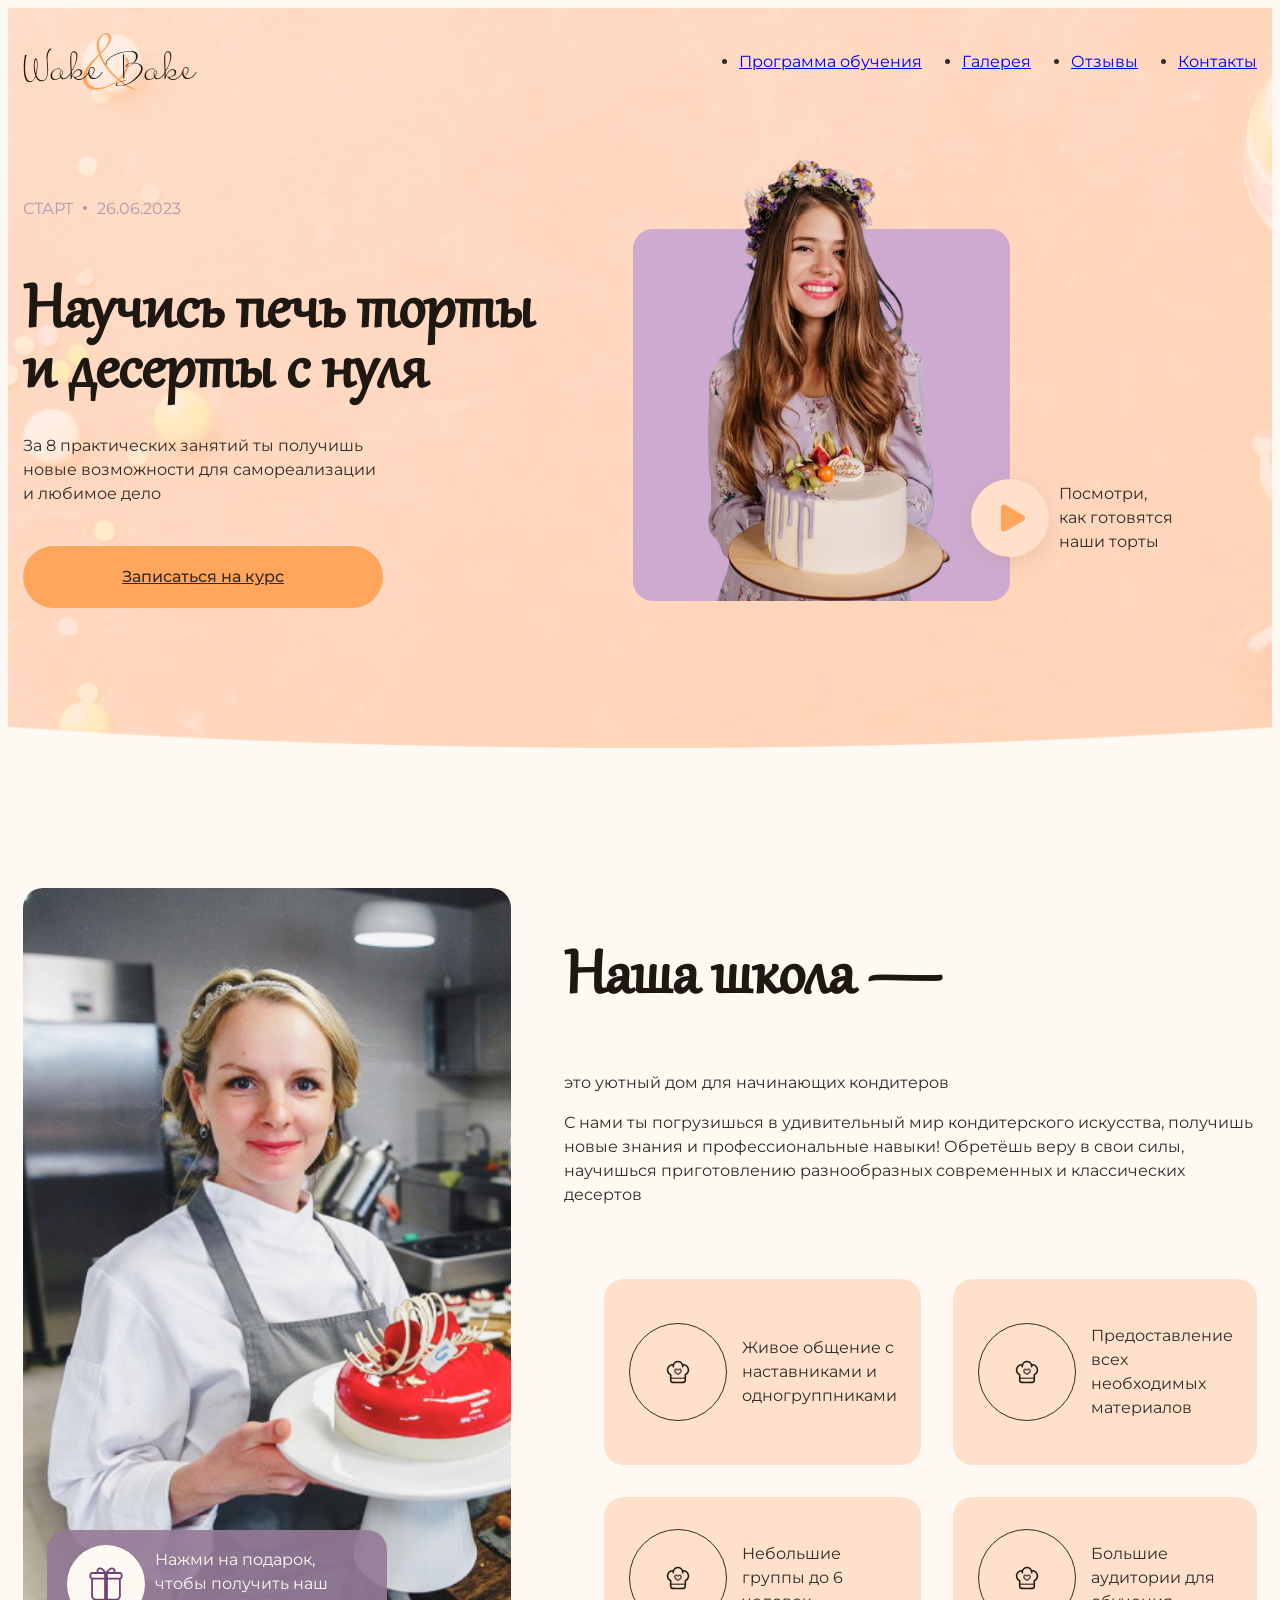
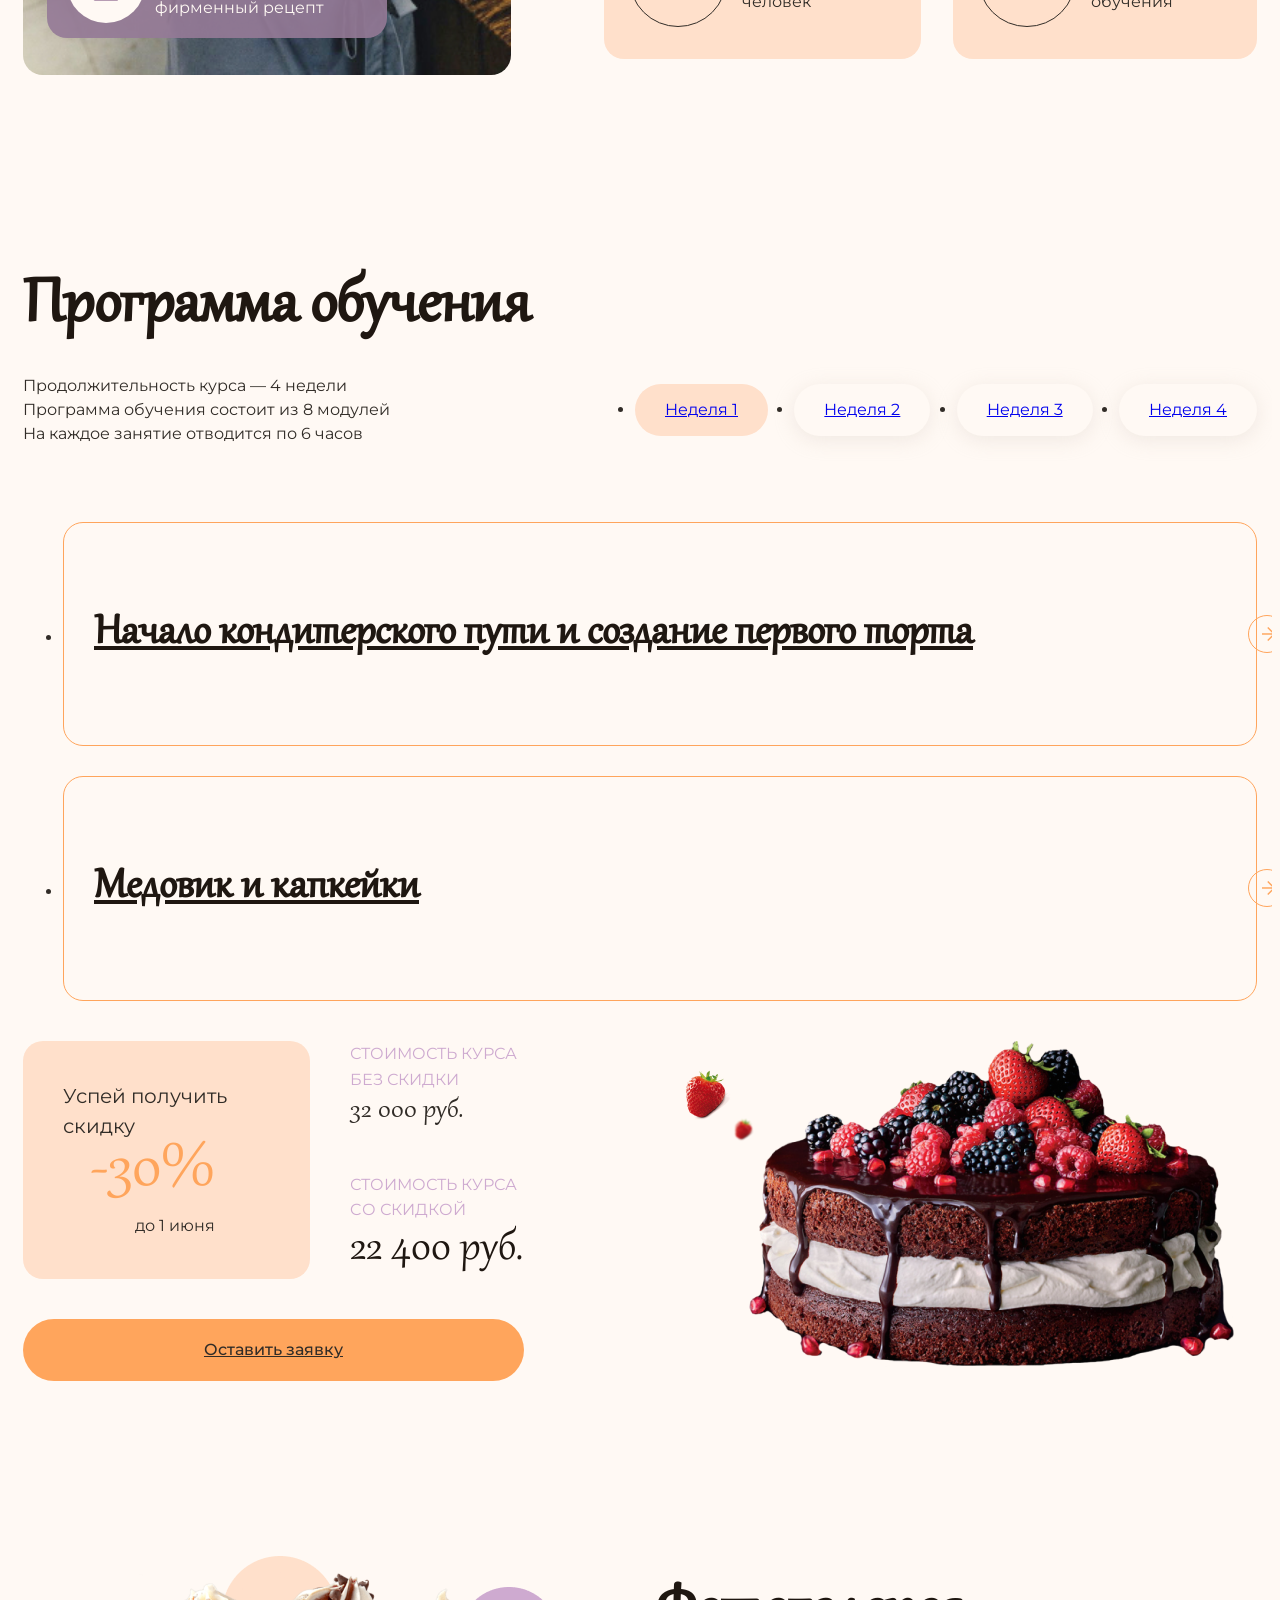
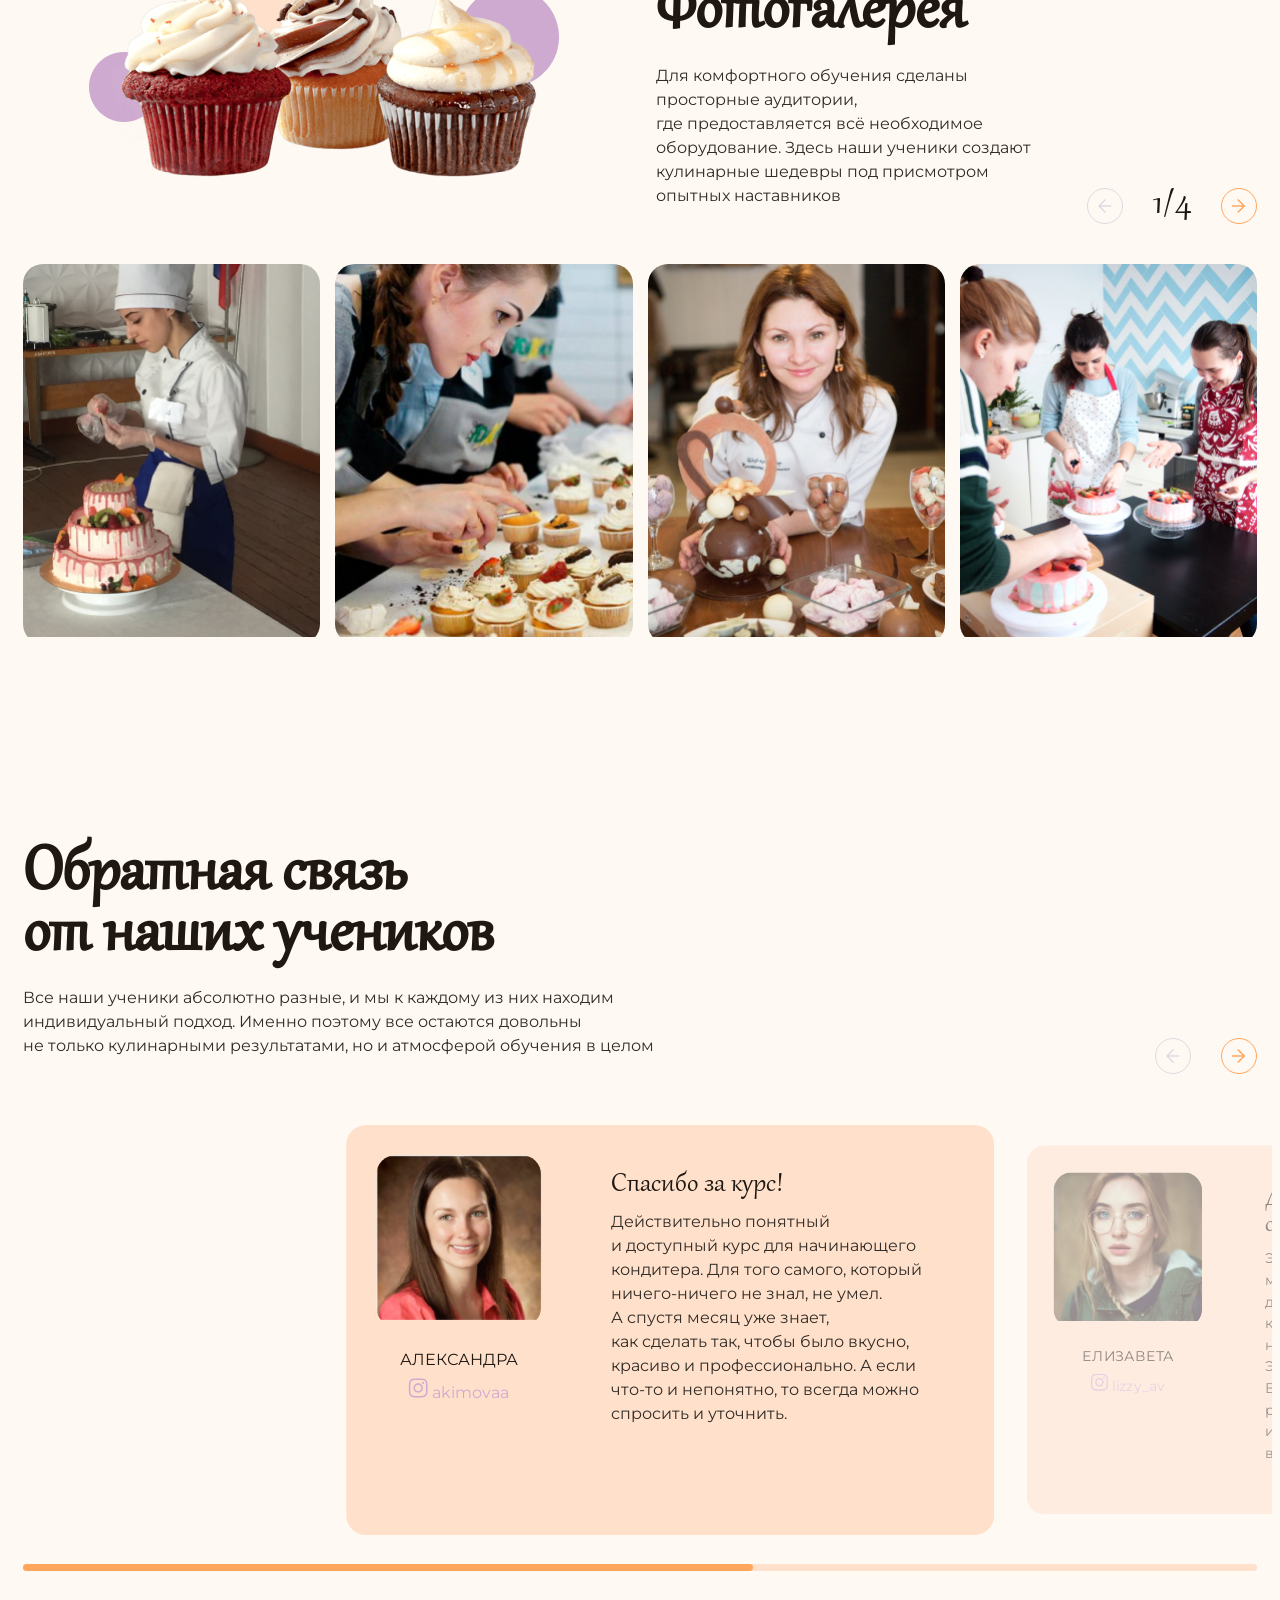
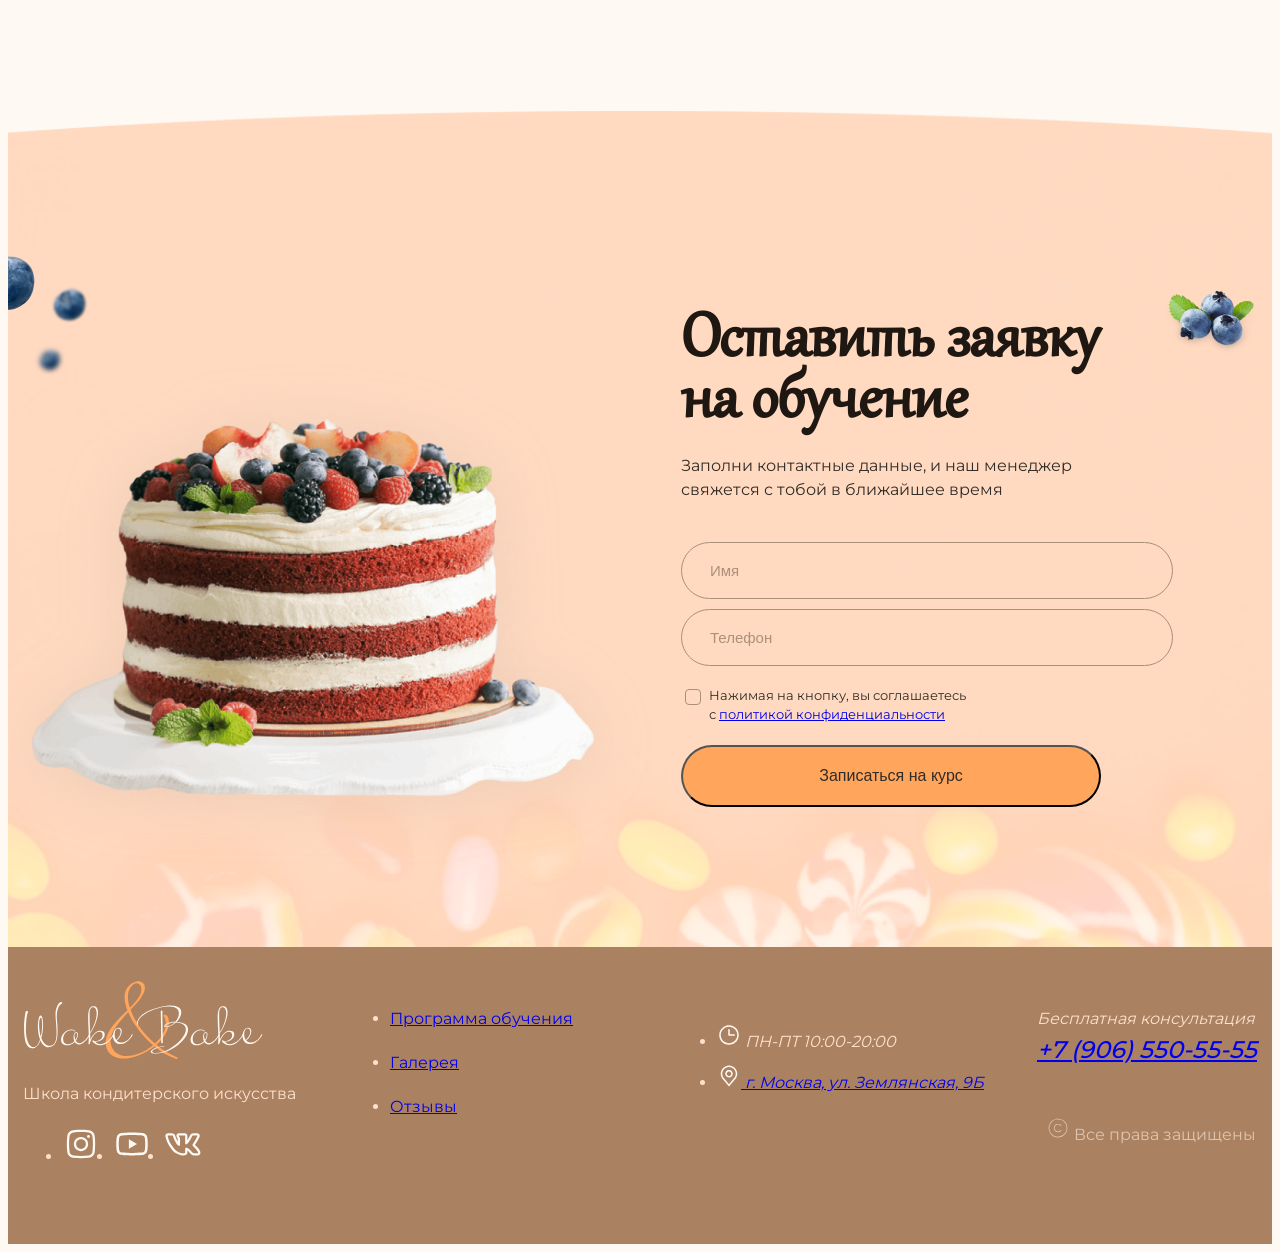
==== index.html @ 32538a94 "fix" ====
<!DOCTYPE html>
<html lang="ru">

<head>
  <meta charset="UTF-8">
  <meta name="viewport" content="width=device-width, initial-scale=1.0">
  <title>Wake & Bake</title>
  <link rel="stylesheet" href="css/swiper-bundle.min.css">
  <link rel="stylesheet" href="css/style.css">
</head>

<body class="body">
  <div class="wrapper">
    <header class="header">
      <div class="header__top">
        <div class="container">
          <div class="header__top-inner">
            <a class="header__logo" href="/">
              <img src="img/Icons/logos/logo-dark.svg" alt="Логотип компании">
            </a>
            <nav class="nav">
              <ul class="nav__list">
                <li class="nav__item">
                  <a class="nav__link" href="#program">
                    Программа обучения
                  </a>
                </li>
                <li class="nav__item">
                  <a class="nav__link" href="#gallery">
                    Галерея
                  </a>
                </li>
                <li class="nav__item">
                  <a class="nav__link" href="#testimonials">
                    Отзывы
                  </a>
                </li>
                <li class="nav__item">
                  <a class="nav__link" href="#contact">
                    Контакты
                  </a>
                </li>
              </ul>
            </nav>
            <a class="burger-icon" href="#">
              <span></span>
            </a>
          </div>
        </div>
      </div>
      <section class="header__hero hero">
        <div class="container">
          <div class="hero__inner">
            <div class="hero__content">
              <div class="hero__info">
                <span>Старт</span>
                <span>26.06.2023</span>
              </div>
              <h1 class="hero__title title">Научись печь торты и десерты с нуля
              </h1>
              <p class=" hero__text">
                За 8 практических занятий ты получишь новые возможности для самореализации и любимое дело
              </p>
              <div class="hero__img-controls hero__img-controls--mobile">
                <a class="hero__img-button" data-fslightbox="gallery" href="media/cake.mp4">
                  <img src="img/Icons/btn.svg" alt="Кнопка play">
                </a>
                Посмотри, как готовятся наши торты
              </div>
              <a class="hero__button button" href="#contact">
                Записаться на курс
              </a>
            </div>
            <div class="hero__img">
              <img src="img/content/girl.png" alt="Девушка с тортиком">
              <div class="hero__img-controls">
                <a class="hero__img-button " data-fslightbox="video" href="media/cake.mp4">
                  <img src="img/Icons/btn.svg" alt="Кнопка play">
                </a>
                Посмотри, как готовятся наши торты
              </div>
            </div>
          </div>
        </div>
      </section>
    </header>

    <main class="main">
      <section class="main__about about ">
        <div class="container">
          <div class="about__inner">
            <div class="about__img">
              <img src="img/content/girl-2.jpg" alt="Кондитер">
              <div class="about__img-controls">
                <a class="about__img-button" href="#">
                  <img src="img/Icons/gift.svg" alt="">
                </a>
                Нажми на подарок, чтобы получить наш фирменный рецепт
              </div>
            </div>
            <div class="about__body">
              <div class="about__heading">
                <h2 class="about__title title">
                  Наша школа —
                </h2>
                <p class="about__title-text">
                  это уютный дом для начинающих кондитеров
                </p>
              </div>
              <p class="about__text">
                С нами ты погрузишься в удивительный мир кондитерского искусства, получишь новые знания
                и профессиональные навыки! Обретёшь веру в свои силы, научишься приготовлению разнообразных современных
                и классических десертов
              </p>
            </div>
            <ul class="about__grid">
              <li class="about__grid-item">
                <div class="about__grid-img">
                  <img src="img/Icons/hat.svg" alt="">
                </div>
                <p class="grid__text">
                  Живое общение с наставниками и одногруппниками
                </p>
              </li>
              <li class="about__grid-item">
                <div class="about__grid-img">
                  <img src="img/Icons/hat.svg" alt="">
                </div>
                <p class="grid__text">
                  Предоставление всех необходимых материалов
                </p>
              </li>
              <li class="about__grid-item">
                <div class="about__grid-img">
                  <img src="img/Icons/hat.svg" alt="">
                </div>
                <p class="grid__text">
                  Небольшие группы до 6 человек
                </p>
              </li>
              <li class="about__grid-item">
                <div class="about__grid-img">
                  <img src="img/Icons/hat.svg" alt="">
                </div>
                <p class="grid__text">
                  Большие аудитории для обучения
                </p>
              </li>
            </ul>
          </div>
        </div>
      </section>

      <section class="main__program program" id="program">
        <div class="container">
          <h2 class="program__title title">
            Программа обучения
          </h2>
          <div class="program__top">
            <p class="program__text">
              Продолжительность курса — 4 недели
              <br>
              Программа обучения состоит из 8 модулей
              <br>
              На каждое занятие отводится по 6 часов
            </p>
            <ul class="tab-controls">
              <li class="tab-controls__item">
                <a class="tab-controls__link tab-controls__link--active" href="#tab1">
                  Неделя 1
                </a>
              </li>
              <li class="tab-controls__item">
                <a class="tab-controls__link" href="#tab2">
                  Неделя 2
                </a>
              </li>
              <li class="tab-controls__item">
                <a class="tab-controls__link" href="#tab3">
                  Неделя 3
                </a>
              </li>
              <li class="tab-controls__item">
                <a class="tab-controls__link" href="#tab4">
                  Неделя 4
                </a>
              </li>
            </ul>
          </div>
          <div class="program__tab-content tab-content tab-content--show" id="tab1">
            <ul class="accordion-list">
              <li class="accordion-list__item">
                <a class="accordion-list__control" href="#">
                  <h3 class="accordion-list__control-title">
                    Начало кондитерского пути и создание первого торта
                  </h3>
                  <div class="accordion-list__control-icon">
                    <svg width="14" height="14" viewBox="0 0 14 14" fill="none" xmlns="http://www.w3.org/2000/svg">
                      <path
                        d="M5.25605 12.96L11.232 6.984L5.25605 1.008L6.26405 -3.0528e-07L13.248 6.984L6.26405 13.968L5.25605 12.96Z"
                        fill="#FFA55C" />
                      <path
                        d="M12.2402 6.26465L12.2402 7.70465L0.000234839 7.70465L0.000234902 6.26465L12.2402 6.26465Z"
                        fill="#FFA55C" />
                    </svg>
                  </div>
                </a>
                <div class="accordion-list__content">
                  <div class="accordion__content">
                    <div class="accordion-content__col">
                      <h6 class="accordion-content__title">
                        Теория:
                      </h6>
                      <ul class="accortdion-content__list">
                        <li class="accordion-content__item">
                          <div class="accordion-content__icon">
                            <img src="img/Icons/hat-2.svg" alt="">
                          </div>
                          Организация рабочего места
                        </li>
                        <li class="accordion-content__item">
                          <div class="accordion-content__icon">
                            <img src="img/Icons/hat-2.svg" alt="">
                          </div>
                          Подготовка необходимого инвентаря
                        </li>
                        <li class="accordion-content__item">
                          <div class="accordion-content__icon">
                            <img src="img/Icons/hat-2.svg" alt="">
                          </div>
                          Выбор необходимых продуктов
                        </li>
                        <li class="accordion-content__item">
                          <div class="accordion-content__icon">
                            <img src="img/Icons/hat-2.svg" alt="">
                          </div>
                          Советы по закупке необходимых продуктов и инвентаря
                        </li>
                        <li class="accordion-content__item">
                          <div class="accordion-content__icon">
                            <img src="img/Icons/hat-2.svg" alt="">
                          </div>
                          Обзор хранения и заготовки сырья
                        </li>
                      </ul>
                    </div>
                    <div class="accordion-content__col">
                      <h6 class="accordion-content__title">
                        Практика:
                      </h6>
                      <p class="accordion-content__text">
                        Испечёшь морковный торт с солёной карамелью
                      </p>
                    </div>
                  </div>
                </div>
              </li>
              <li class="accordion-list__item">
                <a class="accordion-list__control" href="#">
                  <h3 class="accordion-list__control-title">
                    Медовик и капкейки
                  </h3>
                  <div class="accordion-list__control-icon">
                    <svg width="14" height="14" viewBox="0 0 14 14" fill="none" xmlns="http://www.w3.org/2000/svg">
                      <path
                        d="M5.25605 12.96L11.232 6.984L5.25605 1.008L6.26405 -3.0528e-07L13.248 6.984L6.26405 13.968L5.25605 12.96Z"
                        fill="#FFA55C" />
                      <path
                        d="M12.2402 6.26465L12.2402 7.70465L0.000234839 7.70465L0.000234902 6.26465L12.2402 6.26465Z"
                        fill="#FFA55C" />
                    </svg>
                  </div>
                </a>
                <div class="accordion-list__content">
                  <div class="accordion__content">
                    <div class="accordion-content__col">
                      <h6 class="accordion-content__title">
                        Теория:
                      </h6>
                      <ul class="accortdion-content__list">
                        <li class="accordion-content__item">
                          <div class="accordion-content__icon">
                            <img src="img/Icons/hat-2.svg" alt="">
                          </div>
                          Приготовление и украшение капкейков
                        </li>
                        <li class="accordion-content__item">
                          <div class="accordion-content__icon">
                            <img src="img/Icons/hat-2.svg" alt="">
                          </div>
                          Изготовление крема и конфи
                        </li>
                        <li class="accordion-content__item">
                          <div class="accordion-content__icon">
                            <img src="img/Icons/hat-2.svg" alt="">
                          </div>
                          Приготовление медовых коржей для торта
                        </li>
                        <li class="accordion-content__item">
                          <div class="accordion-content__icon">
                            <img src="img/Icons/hat-2.svg" alt="">
                          </div>
                          Пропитка коржей и сборка торта
                        </li>
                      </ul>
                    </div>
                    <div class="accordion-content__col">
                      <h6 class="accordion-content__title">
                        Практика:
                      </h6>
                      <p class="accordion-content__text">
                        Испечёшь капкейки, приготовишь крем и конфи, а также сделаешь своё первое пирожное — медовик
                      </p>
                    </div>
                  </div>
                </div>
              </li>
            </ul>
          </div>
          <div class="program__tab-content tab-content" id="tab2">
            <ul class="accordion-list">
              <li class="accordion-list__item">
                <a class="accordion-list__control" href="#">
                  <h3 class="accordion-list__control-title">
                    Песочное тесто и чизкейк
                  </h3>
                  <div class="accordion-list__control-icon">
                    <svg width="14" height="14" viewBox="0 0 14 14" fill="none" xmlns="http://www.w3.org/2000/svg">
                      <path
                        d="M5.25605 12.96L11.232 6.984L5.25605 1.008L6.26405 -3.0528e-07L13.248 6.984L6.26405 13.968L5.25605 12.96Z"
                        fill="#FFA55C" />
                      <path
                        d="M12.2402 6.26465L12.2402 7.70465L0.000234839 7.70465L0.000234902 6.26465L12.2402 6.26465Z"
                        fill="#FFA55C" />
                    </svg>
                  </div>
                </a>
                <div class="accordion-list__content">
                  <div class="accordion__content">
                    <div class="accordion-content__col">
                      <h6 class="accordion-content__title">
                        Теория:
                      </h6>
                      <ul class="accortdion-content__list">
                        <li class="accordion-content__item">
                          <div class="accordion-content__icon">
                            <img src="img/Icons/hat-2.svg" alt="">
                          </div>
                          Приготовление песочного теста
                        </li>
                        <li class="accordion-content__item">
                          <div class="accordion-content__icon">
                            <img src="img/Icons/hat-2.svg" alt="">
                          </div>
                          Тонкости в приготовлении меренги
                        </li>
                        <li class="accordion-content__item">
                          <div class="accordion-content__icon">
                            <img src="img/Icons/hat-2.svg" alt="">
                          </div>
                          Изготовление заварного крема
                        </li>
                        <li class="accordion-content__item">
                          <div class="accordion-content__icon">
                            <img src="img/Icons/hat-2.svg" alt="">
                          </div>
                          Выпечка тарталеток
                        </li>
                        <li class="accordion-content__item">
                          <div class="accordion-content__icon">
                            <img src="img/Icons/hat-2.svg" alt="">
                          </div>
                          Приготовление нежного чизкейка
                        </li>
                      </ul>
                    </div>
                    <div class="accordion-content__col">
                      <h6 class="accordion-content__title">
                        Практика:
                      </h6>
                      <p class="accordion-content__text">
                        Приготовишь меренги, сделаешь заварной крем для тарталеток и испечёшь свой первый чизкейк
                      </p>
                    </div>
                  </div>
                </div>
              </li>
              <li class="accordion-list__item">
                <a class="accordion-list__control" href="#">
                  <h3 class="accordion-list__control-title">
                    Бисквиты
                  </h3>
                  <div class="accordion-list__control-icon">
                    <svg width="14" height="14" viewBox="0 0 14 14" fill="none" xmlns="http://www.w3.org/2000/svg">
                      <path
                        d="M5.25605 12.96L11.232 6.984L5.25605 1.008L6.26405 -3.0528e-07L13.248 6.984L6.26405 13.968L5.25605 12.96Z"
                        fill="#FFA55C" />
                      <path
                        d="M12.2402 6.26465L12.2402 7.70465L0.000234839 7.70465L0.000234902 6.26465L12.2402 6.26465Z"
                        fill="#FFA55C" />
                    </svg>
                  </div>
                </a>
                <div class="accordion-list__content">
                  <div class="accordion__content">
                    <div class="accordion-content__col">
                      <h6 class="accordion-content__title">
                        Теория:
                      </h6>
                      <ul class="accortdion-content__list">
                        <li class="accordion-content__item">
                          <div class="accordion-content__icon">
                            <img src="img/Icons/hat-2.svg" alt="">
                          </div>
                          Тонкости выпечки бисквитов
                        </li>
                        <li class="accordion-content__item">
                          <div class="accordion-content__icon">
                            <img src="img/Icons/hat-2.svg" alt="">
                          </div>
                          Приготовление ванильного бисквита
                        </li>
                        <li class="accordion-content__item">
                          <div class="accordion-content__icon">
                            <img src="img/Icons/hat-2.svg" alt="">
                          </div>
                          Приготовление фисташкового бисквита
                        </li>
                        <li class="accordion-content__item">
                          <div class="accordion-content__icon">
                            <img src="img/Icons/hat-2.svg" alt="">
                          </div>
                          Приготовление шоколадного бисквита
                        </li>
                      </ul>
                    </div>
                    <div class="accordion-content__col">
                      <h6 class="accordion-content__title">
                        Практика:
                      </h6>
                      <p class="accordion-content__text">
                        Отработаешь выпечку трёх бисквитов для будущих тортов
                      </p>
                    </div>
                  </div>
                </div>
              </li>
            </ul>
          </div>
          <div class="program__tab-content tab-content" id="tab3">
            <ul class="accordion-list">
              <li class="accordion-list__item">
                <a class="accordion-list__control" href="#">
                  <h3 class="accordion-list__control-title">
                    Дрожжевое тесто
                  </h3>
                  <div class="accordion-list__control-icon">
                    <svg width="14" height="14" viewBox="0 0 14 14" fill="none" xmlns="http://www.w3.org/2000/svg">
                      <path
                        d="M5.25605 12.96L11.232 6.984L5.25605 1.008L6.26405 -3.0528e-07L13.248 6.984L6.26405 13.968L5.25605 12.96Z"
                        fill="#FFA55C" />
                      <path
                        d="M12.2402 6.26465L12.2402 7.70465L0.000234839 7.70465L0.000234902 6.26465L12.2402 6.26465Z"
                        fill="#FFA55C" />
                    </svg>
                  </div>
                </a>
                <div class="accordion-list__content">
                  <div class="accordion__content">
                    <div class="accordion-content__col">
                      <h6 class="accordion-content__title">
                        Теория:
                      </h6>
                      <ul class="accortdion-content__list">
                        <li class="accordion-content__item">
                          <div class="accordion-content__icon">
                            <img src="img/Icons/hat-2.svg" alt="">
                          </div>
                          Технология приготовления дрожжевого теста: тонкости и советы
                        </li>
                        <li class="accordion-content__item">
                          <div class="accordion-content__icon">
                            <img src="img/Icons/hat-2.svg" alt="">
                          </div>
                          Приготовление песочного теста
                        </li>
                        <li class="accordion-content__item">
                          <div class="accordion-content__icon">
                            <img src="img/Icons/hat-2.svg" alt="">
                          </div>
                          Рецептурные нюансы
                        </li>
                      </ul>
                    </div>
                    <div class="accordion-content__col">
                      <h6 class="accordion-content__title">
                        Практика:
                      </h6>
                      <p class="accordion-content__text">
                        Приготовишь заготовку для торта
                      </p>
                    </div>
                  </div>
                </div>
              </li>
              <li class="accordion-list__item">
                <a class="accordion-list__control" href="#">
                  <h3 class="accordion-list__control-title">
                    Работа с кремами
                  </h3>
                  <div class="accordion-list__control-icon">
                    <svg width="14" height="14" viewBox="0 0 14 14" fill="none" xmlns="http://www.w3.org/2000/svg">
                      <path
                        d="M5.25605 12.96L11.232 6.984L5.25605 1.008L6.26405 -3.0528e-07L13.248 6.984L6.26405 13.968L5.25605 12.96Z"
                        fill="#FFA55C" />
                      <path
                        d="M12.2402 6.26465L12.2402 7.70465L0.000234839 7.70465L0.000234902 6.26465L12.2402 6.26465Z"
                        fill="#FFA55C" />
                    </svg>
                  </div>
                </a>
                <div class="accordion-list__content">
                  <div class="accordion__content">
                    <div class="accordion-content__col">
                      <h6 class="accordion-content__title">
                        Теория:
                      </h6>
                      <ul class="accortdion-content__list">
                        <li class="accordion-content__item">
                          <div class="accordion-content__icon">
                            <img src="img/Icons/hat-2.svg" alt="">
                          </div>
                          Приготовление кремов: ганаши, кремю
                        </li>
                        <li class="accordion-content__item">
                          <div class="accordion-content__icon">
                            <img src="img/Icons/hat-2.svg" alt="">
                          </div>
                          Создание заварного теста
                        </li>
                        <li class="accordion-content__item">
                          <div class="accordion-content__icon">
                            <img src="img/Icons/hat-2.svg" alt="">
                          </div>
                          Приготовление профитролей и нескольких видов кремов
                        </li>
                      </ul>
                    </div>
                    <div class="accordion-content__col">
                      <h6 class="accordion-content__title">
                        Практика:
                      </h6>
                      <p class="accordion-content__text">
                        Приготовишь профитроли и несколько видов кремов
                      </p>
                    </div>
                  </div>
                </div>
              </li>
            </ul>
          </div>
          <div class="program__tab-content tab-content" id="tab4">
            <ul class="accordion-list">
              <li class="accordion-list__item">
                <a class="accordion-list__control" href="#">
                  <h3 class="accordion-list__control-title">
                    Mille-feuille, или Наполеон
                  </h3>
                  <div class="accordion-list__control-icon">
                    <svg width="14" height="14" viewBox="0 0 14 14" fill="none" xmlns="http://www.w3.org/2000/svg">
                      <path
                        d="M5.25605 12.96L11.232 6.984L5.25605 1.008L6.26405 -3.0528e-07L13.248 6.984L6.26405 13.968L5.25605 12.96Z"
                        fill="#FFA55C" />
                      <path
                        d="M12.2402 6.26465L12.2402 7.70465L0.000234839 7.70465L0.000234902 6.26465L12.2402 6.26465Z"
                        fill="#FFA55C" />
                    </svg>
                  </div>
                </a>
                <div class="accordion-list__content">
                  <div class="accordion__content">
                    <div class="accordion-content__col">
                      <h6 class="accordion-content__title">
                        Теория:
                      </h6>
                      <ul class="accortdion-content__list">
                        <li class="accordion-content__item">
                          <div class="accordion-content__icon">
                            <img src="img/Icons/hat-2.svg" alt="">
                          </div>
                          Приготовление слоёного теста
                        </li>
                        <li class="accordion-content__item">
                          <div class="accordion-content__icon">
                            <img src="img/Icons/hat-2.svg" alt="">
                          </div>
                          Рецептура и создание крема дипломат
                        </li>
                        <li class="accordion-content__item">
                          <div class="accordion-content__icon">
                            <img src="img/Icons/hat-2.svg" alt="">
                          </div>
                          Приготовление французского морковного десерта
                        </li>
                      </ul>
                    </div>
                    <div class="accordion-content__col">
                      <h6 class="accordion-content__title">
                        Практика:
                      </h6>
                      <p class="accordion-content__text">
                        Испечёте торт «Наполеон» и приготовите необычный морковный десерт
                      </p>
                    </div>
                  </div>
                </div>
              </li>
              <li class="accordion-list__item">
                <a class="accordion-list__control" href="#">
                  <h3 class="accordion-list__control-title">
                    Завершение курса
                  </h3>
                  <div class="accordion-list__control-icon">
                    <svg width="14" height="14" viewBox="0 0 14 14" fill="none" xmlns="http://www.w3.org/2000/svg">
                      <path
                        d="M5.25605 12.96L11.232 6.984L5.25605 1.008L6.26405 -3.0528e-07L13.248 6.984L6.26405 13.968L5.25605 12.96Z"
                        fill="#FFA55C" />
                      <path
                        d="M12.2402 6.26465L12.2402 7.70465L0.000234839 7.70465L0.000234902 6.26465L12.2402 6.26465Z"
                        fill="#FFA55C" />
                    </svg>
                  </div>
                </a>
                <div class="accordion-list__content">
                  <div class="accordion__content">
                    <div class="accordion-content__col">
                      <h6 class="accordion-content__title">
                        Теория:
                      </h6>
                      <ul class="accortdion-content__list">
                        <li class="accordion-content__item">
                          <div class="accordion-content__icon">
                            <img src="img/Icons/hat-2.svg" alt="">
                          </div>
                          Работа кондитера на заказ
                        </li>
                        <li class="accordion-content__item">
                          <div class="accordion-content__icon">
                            <img src="img/Icons/hat-2.svg" alt="">
                          </div>
                          Применение знаний о технологии выпечки к другим рецептам
                        </li>
                        <li class="accordion-content__item">
                          <div class="accordion-content__icon">
                            <img src="img/Icons/hat-2.svg" alt="">
                          </div>
                          Разработка собственных рецептов
                        </li>
                      </ul>
                    </div>
                    <div class="accordion-content__col">
                      <h6 class="accordion-content__title">
                        Практика:
                      </h6>
                      <p class="accordion-content__text">
                        Самостоятельно, без наставника испечёте торт на ваш выбор
                      </p>
                    </div>
                  </div>
                </div>
              </li>
            </ul>
          </div>

          <div class="program__bottom">
            <div class="program__action">
              <div class="program__discount">
                Успей получить скидку
                <div class="program__discount-value">
                  -30%
                </div>
                <span>
                  до 1 июня
                </span>
              </div>
              <div class="program__price">
                <div class="program__price-text">
                  Стоимость курса без скидки
                </div>
                <div class="program__price-value">
                  32 000 руб.
                </div>
              </div>
              <div class="program__price">
                <div class="program__price-text">
                  Стоимость курса cо скидкой
                </div>
                <div class="program__price-value program__price-value--big">
                  22 400 руб.
                </div>
              </div>
              <a class="program__button button" href="#contact">
                Оставить заявку
              </a>
            </div>
            <div class="program__img">
              <img src="img/deco/cake.png" alt="">
            </div>
          </div>
        </div>
      </section>

      <section class="main__gallery gallery" id="gallery">
        <div class="container">
          <div class="gallery__inner">
            <div class="gallery__img">
              <img src="img/deco/cupcakes.png" alt="">
            </div>
            <div class="gallery__content">
              <div class="gallery__info">
                <h2 class="gallery__title title">
                  Фотогалерея
                </h2>
                <p class="gallery__text">
                  Для комфортного обучения сделаны просторные аудитории, где предоставляется всё необходимое
                  оборудование. Здесь наши ученики создают кулинарные шедевры под присмотром опытных наставников
                </p>
              </div>
              <div class="gallery__nav">
                <button class="gallery__prev" type="button">
                  <svg width="14" height="14" viewBox="0 0 14 14" fill="none" xmlns="http://www.w3.org/2000/svg">
                    <path
                      d="M7.992 1.00777L2.016 6.98377L7.992 12.9598L6.984 13.9678L-3.0528e-07 6.98377L6.984 -0.000227365L7.992 1.00777Z"
                      fill="#FFA55C" />
                    <path d="M1.00806 7.70312L1.00806 6.26313L13.2481 6.26312L13.2481 7.70312L1.00806 7.70312Z"
                      fill="#FFA55C" />
                  </svg>
                </button>
                <div class="gallery__pagination"></div>
                <button class="gallery__next" type="button">
                  <svg width="14" height="14" viewBox="0 0 14 14" fill="none" xmlns="http://www.w3.org/2000/svg">
                    <path
                      d="M5.25605 12.96L11.232 6.984L5.25605 1.008L6.26405 -3.0528e-07L13.248 6.984L6.26405 13.968L5.25605 12.96Z"
                      fill="#FFA55C" />
                    <path d="M12.2402 6.26465L12.2402 7.70465L0.000234839 7.70465L0.000234902 6.26465L12.2402 6.26465Z"
                      fill="#FFA55C" />
                  </svg>
                </button>
              </div>
            </div>
          </div>
          <div class="gallery__slider swiper">
            <div class="gallery__wrapper swiper-wrapper">
              <a class="gallery__slide swiper-slide" data-fslightbox="gallery" href="img/content/gallery/1.jpg">
                <img src="img/content/gallery/1.jpg" alt="">
              </a>
              <a class="gallery__slide swiper-slide" data-fslightbox="gallery" href="img/content/gallery/2.jpg">
                <img src="img/content/gallery/2.jpg" alt="">
              </a>
              <a class="gallery__slide swiper-slide" data-fslightbox="gallery" href="img/content/gallery/3.jpg">
                <img src="img/content/gallery/3.jpg" alt="">
              </a>
              <a class="gallery__slide swiper-slide" data-fslightbox="gallery" href="img/content/gallery/4.jpg">
                <img src="img/content/gallery/4.jpg" alt="">
              </a>
              <a class="gallery__slide swiper-slide" data-fslightbox="gallery" href="img/content/gallery/6.jpg">
                <img src="img/content/gallery/5.jpg" alt="">
              </a>
              <a class="gallery__slide swiper-slide" data-fslightbox="gallery" href="img/content/gallery/6.jpg">
                <img src="img/content/gallery/6.jpg" alt="">
              </a>
              <a class="gallery__slide swiper-slide" data-fslightbox="gallery" href="img/content/gallery/6.jpg">
                <img src="img/content/gallery/7.jpg" alt="">
              </a>
            </div>
          </div>
        </div>
      </section>

      <section class="main__testimonials testimonials" id="testimonials">
        <div class="container">
          <div class="testimonials__inner">
            <div class="testimonials__content">
              <div class="testimonials__info">
                <h2 class="testimonials__title title">
                  Обратная связь от наших учеников
                </h2>
                <p class="testimonials__text">
                  Все наши ученики абсолютно разные, и мы к каждому из них находим индивидуальный подход. Именно поэтому
                  все остаются довольны не только кулинарными результатами, но и атмосферой обучения в целом
                </p>
              </div>
            </div>
            <div class="testimonials__nav">
              <button class="testimonials__prev" type="button">
                <svg width="14" height="14" viewBox="0 0 14 14" fill="none" xmlns="http://www.w3.org/2000/svg">
                  <path
                    d="M7.992 1.00777L2.016 6.98377L7.992 12.9598L6.984 13.9678L-3.0528e-07 6.98377L6.984 -0.000227365L7.992 1.00777Z"
                    fill="#FFA55C" />
                  <path d="M1.00806 7.70312L1.00806 6.26313L13.2481 6.26312L13.2481 7.70312L1.00806 7.70312Z"
                    fill="#FFA55C" />
                </svg>
              </button>
              <button class="testimonials__next" type="button">
                <svg width="14" height="14" viewBox="0 0 14 14" fill="none" xmlns="http://www.w3.org/2000/svg">
                  <path
                    d="M5.25605 12.96L11.232 6.984L5.25605 1.008L6.26405 -3.0528e-07L13.248 6.984L6.26405 13.968L5.25605 12.96Z"
                    fill="#FFA55C" />
                  <path d="M12.2402 6.26465L12.2402 7.70465L0.000234839 7.70465L0.000234902 6.26465L12.2402 6.26465Z"
                    fill="#FFA55C" />
                </svg>
              </button>
            </div>
          </div>
          <div class="testimonials__slider swiper">
            <div class="testimonials__wrapper swiper-wrapper">

              <div class="testimonials__slide swiper-slide">
                <div class="testimonials__student">
                  <div class="testimonials__student-img">
                    <img src="img/content/testimonials/1.jpg" alt="Девушка без очков">
                  </div>
                  <div class="testimonials__student-name">
                    Александра
                  </div>
                  <div class="testimonials__student-inst">
                    <img src="/img/Icons/socials/inst-2.svg" alt="">
                    akimovaa
                  </div>
                </div>
                <blockquote class="testimonials__quote">
                  <span>
                    Спасибо за курс!
                  </span>
                  Действительно понятный и доступный курс для начинающего кондитера. Для того самого, который
                  ничего-ничего не знал, не умел. А спустя месяц уже знает, как сделать так, чтобы было вкусно, красиво
                  и профессионально. А если что-то и непонятно, то всегда можно спросить и уточнить.
                </blockquote>
              </div>
              <div class="testimonials__slide swiper-slide">
                <div class="testimonials__student">
                  <div class="testimonials__student-img">
                    <img src="img/content/testimonials/2.jpg" alt="Елизавета оставляет Отзыв">
                  </div>
                  <div class="testimonials__student-name">
                    Елизавета
                  </div>
                  <div class="testimonials__student-inst">
                    <img src="/img/Icons/socials/inst-2.svg" alt="">
                    lizzy_av
                  </div>
                </div>
                <blockquote class="testimonials__quote">
                  <span>
                    Для меня действительно сбылась мечта!
                  </span>
                  Это были одни из лучших месяцев моей жизни. Для меня действительно сбылась мечта, к которой я шла
                  уже давно, но не хватало опыта и знаний. Это все дала мне ваша школа. В рецептурах все довольно
                  понятно разъясняется, если есть вопросы, их всегда можно задать, что не мало важно.
                </blockquote>
              </div>
              <div class="testimonials__slide swiper-slide">
                <div class="testimonials__student">
                  <div class="testimonials__student-img">
                    <img src="img/content/testimonials/3.jpg" alt="Елизавета оставляет Отзыв">
                  </div>
                  <div class="testimonials__student-name">
                    Игорь
                  </div>
                  <div class="testimonials__student-inst">
                    <img src="/img/Icons/socials/inst-2.svg" alt="">
                    igor_sverlovskii
                  </div>
                </div>
                <blockquote class="testimonials__quote">
                  <span>
                    Здесь я узнал много чего нового!
                  </span>
                  Спасибо большое Wake & Bake за такой курс! Здесь я узнал много чего нового для меня! Курс очень
                  хороший, захватывает самые актуальные темы для кондитера! Мне понравилось что всегда была поддержка
                  не только со стороны куратора но и таких же учеников-кондитеров как и я. Мне прям аж будет не хватать
                  всего этого.
                </blockquote>
              </div>
            </div>
            <div class="testimonials__scrollbar swiper-scrollbar">
            </div>
          </div>
        </div>
      </section>


      <section class="contant" id="contact">
        <div class="container">
          <div class="contact__inner">
            <div class="contact__img">
              <img src="img/deco/cake-2.png" alt="Тортик в контактной секции">
            </div>
            <div class="contact__body">
              <h2 class="contact__title title">
                Оставить заявку на обучение
              </h2>
              <p class="contact__text">
                Заполни контактные данные, и наш менеджер свяжется с тобой в ближайшее время
              </p>

              <form class="contact__form">
                <label class="contact__label field">
                  <input class="field__input" type="text" placeholder="Имя">
                  <span>Введите имя</span>
                </label>
                <input class="contact__input" type="tel" placeholder="Телефон">
                <label class="contact__check-label">
                  <input class="contact__checkbox" type="checkbox">
                  <span>
                    Нажимая на кнопку, вы соглашаетесь с <a href="#" target="_blank">политикой
                      конфиденциальности</a>
                  </span>
                </label>
                <button class="button" type="submit">
                  Записаться на курс
                </button>
              </form>
            </div>
          </div>
        </div>
      </section>
    </main>
    <footer class="footer">
      <div class="container">
        <div class="footer__inner">
          <div class="footer__col">
            <a href="" class="footer__logo">
              <img src="img/Icons/logos/logo-lite.svg" alt="Логотип Wake & Bake">
            </a>
            <p class="footer__logo-text">
              Школа кондитерского искусства
            </p>
            <address class="socials">
              <ul class="socials__list">
                <li class="socials__item">
                  <a class="socials__link" href="#">
                    <svg width="36" height="36" viewBox="0 0 36 36" fill="none" xmlns="http://www.w3.org/2000/svg">
                      <path
                        d="M24 10.5C24 10.1022 24.158 9.72064 24.4393 9.43934C24.7206 9.15804 25.1022 9 25.5 9C25.8978 9 26.2794 9.15804 26.5607 9.43934C26.842 9.72064 27 10.1022 27 10.5C27 10.8978 26.842 11.2794 26.5607 11.5607C26.2794 11.842 25.8978 12 25.5 12C25.1022 12 24.7206 11.842 24.4393 11.5607C24.158 11.2794 24 10.8978 24 10.5Z"
                        fill="#FFF9F4" />
                      <path fill-rule="evenodd" clip-rule="evenodd"
                        d="M18 10.875C16.1103 10.875 14.2981 11.6257 12.9619 12.9619C11.6257 14.2981 10.875 16.1103 10.875 18C10.875 19.8897 11.6257 21.7019 12.9619 23.0381C14.2981 24.3743 16.1103 25.125 18 25.125C19.8897 25.125 21.7019 24.3743 23.0381 23.0381C24.3743 21.7019 25.125 19.8897 25.125 18C25.125 16.1103 24.3743 14.2981 23.0381 12.9619C21.7019 11.6257 19.8897 10.875 18 10.875ZM13.125 18C13.125 16.7071 13.6386 15.4671 14.5529 14.5529C15.4671 13.6386 16.7071 13.125 18 13.125C19.2929 13.125 20.5329 13.6386 21.4471 14.5529C22.3614 15.4671 22.875 16.7071 22.875 18C22.875 19.2929 22.3614 20.5329 21.4471 21.4471C20.5329 22.3614 19.2929 22.875 18 22.875C16.7071 22.875 15.4671 22.3614 14.5529 21.4471C13.6386 20.5329 13.125 19.2929 13.125 18Z"
                        fill="#FFF9F4" />
                      <path fill-rule="evenodd" clip-rule="evenodd"
                        d="M25.8871 4.24833C20.6451 3.66722 15.355 3.66722 10.1131 4.24833C7.09508 4.58583 4.65758 6.96333 4.30358 9.99633C3.68168 15.3132 3.68168 20.6845 4.30358 26.0013C4.65758 29.0343 7.09358 31.4118 10.1131 31.7493C15.3551 32.3298 20.6451 32.3298 25.8871 31.7493C28.9051 31.4118 31.3426 29.0343 31.6966 26.0013C32.3186 20.6845 32.3186 15.3132 31.6966 9.99633C31.3426 6.96333 28.9066 4.58583 25.8871 4.24833ZM10.3621 6.48333C15.4385 5.92064 20.5616 5.92064 25.6381 6.48333C27.6331 6.70833 29.2306 8.28183 29.4631 10.2588C30.0645 15.4013 30.0645 20.5964 29.4631 25.7388C29.3428 26.7064 28.8999 27.6052 28.2058 28.29C27.5118 28.9747 26.6072 29.4056 25.6381 29.5128C20.5616 30.0756 15.4385 30.0756 10.3621 29.5128C9.39299 29.4056 8.48836 28.9747 7.79432 28.29C7.10027 27.6052 6.65734 26.7064 6.53708 25.7388C5.93566 20.5964 5.93566 15.4013 6.53708 10.2588C6.65734 9.29127 7.10027 8.3925 7.79432 7.70771C8.48836 7.02292 9.39299 6.59059 10.3621 6.48333Z"
                        fill="#FFF9F4" />
                    </svg>
                  </a>
                </li>
                <li class="socials__item">
                  <a class="socials__link" href="#">
                    <svg width="36" height="36" viewBox="0 0 36 36" fill="none" xmlns="http://www.w3.org/2000/svg">
                      <path
                        d="M33.75 17.902C33.75 17.8246 33.75 17.7367 33.7465 17.6348C33.743 17.35 33.7359 17.0301 33.7289 16.6891C33.7008 15.7082 33.6516 14.7309 33.5742 13.8098C33.4688 12.5406 33.3141 11.4824 33.1031 10.6879C32.8805 9.85873 32.4442 9.10251 31.8377 8.49483C31.2313 7.88715 30.476 7.44928 29.6473 7.225C28.6523 6.95781 26.7047 6.79258 23.9625 6.69062C22.6582 6.64141 21.2625 6.60977 19.8668 6.59219C19.3781 6.58516 18.9246 6.58164 18.5168 6.57812H17.4832C17.0754 6.58164 16.6219 6.58516 16.1332 6.59219C14.7375 6.60977 13.3418 6.64141 12.0375 6.69062C9.29531 6.79609 7.34414 6.96133 6.35273 7.225C5.52375 7.44873 4.76813 7.88641 4.1616 8.49418C3.55507 9.10195 3.11892 9.85846 2.89688 10.6879C2.68242 11.4824 2.53125 12.5406 2.42578 13.8098C2.34844 14.7309 2.29922 15.7082 2.27109 16.6891C2.26055 17.0301 2.25703 17.35 2.25352 17.6348C2.25352 17.7367 2.25 17.8246 2.25 17.902V18.0988C2.25 18.1762 2.25 18.2641 2.25352 18.366C2.25703 18.6508 2.26406 18.9707 2.27109 19.3117C2.29922 20.2926 2.34844 21.2699 2.42578 22.191C2.53125 23.4602 2.68594 24.5184 2.89688 25.3129C3.34688 26.9969 4.66875 28.3258 6.35273 28.7758C7.34414 29.043 9.29531 29.2082 12.0375 29.3102C13.3418 29.3594 14.7375 29.391 16.1332 29.4086C16.6219 29.4156 17.0754 29.4191 17.4832 29.4227H18.5168C18.9246 29.4191 19.3781 29.4156 19.8668 29.4086C21.2625 29.391 22.6582 29.3594 23.9625 29.3102C26.7047 29.2047 28.6559 29.0395 29.6473 28.7758C31.3312 28.3258 32.6531 27.0004 33.1031 25.3129C33.3176 24.5184 33.4688 23.4602 33.5742 22.191C33.6516 21.2699 33.7008 20.2926 33.7289 19.3117C33.7395 18.9707 33.743 18.6508 33.7465 18.366C33.7465 18.2641 33.75 18.1762 33.75 18.0988V17.902ZM31.2188 18.0848C31.2188 18.1586 31.2188 18.2395 31.2152 18.3344C31.2117 18.6086 31.2047 18.9109 31.1977 19.2379C31.173 20.173 31.1238 21.1082 31.05 21.9766C30.9551 23.1086 30.8215 24.0367 30.6562 24.659C30.4383 25.4711 29.7984 26.1145 28.9898 26.3289C28.2516 26.5258 26.3918 26.684 23.8641 26.7789C22.5844 26.8281 21.2062 26.8598 19.8316 26.8773C19.35 26.8844 18.9035 26.8879 18.5027 26.8879H17.4973L16.1684 26.8773C14.7937 26.8598 13.4191 26.8281 12.1359 26.7789C9.6082 26.6805 7.74492 26.5258 7.01016 26.3289C6.20156 26.1109 5.56172 25.4711 5.34375 24.659C5.17852 24.0367 5.04492 23.1086 4.95 21.9766C4.87617 21.1082 4.83047 20.173 4.80234 19.2379C4.7918 18.9109 4.78828 18.6051 4.78477 18.3344C4.78477 18.2395 4.78125 18.1551 4.78125 18.0848V17.916C4.78125 17.8422 4.78125 17.7613 4.78477 17.6664C4.78828 17.3922 4.79531 17.0898 4.80234 16.7629C4.82695 15.8277 4.87617 14.8926 4.95 14.0242C5.04492 12.8922 5.17852 11.9641 5.34375 11.3418C5.56172 10.5297 6.20156 9.88633 7.01016 9.67188C7.74844 9.475 9.6082 9.3168 12.1359 9.22187C13.4156 9.17266 14.7937 9.14102 16.1684 9.12344C16.65 9.11641 17.0965 9.11289 17.4973 9.11289H18.5027L19.8316 9.12344C21.2062 9.14102 22.5809 9.17266 23.8641 9.22187C26.3918 9.32031 28.2551 9.475 28.9898 9.67188C29.7984 9.88984 30.4383 10.5297 30.6562 11.3418C30.8215 11.9641 30.9551 12.8922 31.05 14.0242C31.1238 14.8926 31.1695 15.8277 31.1977 16.7629C31.2082 17.0898 31.2117 17.3957 31.2152 17.6664C31.2152 17.7613 31.2188 17.8457 31.2188 17.916V18.0848ZM14.8711 22.7113L23.0273 17.9652L14.8711 13.2895V22.7113Z"
                        fill="#FFF9F4" />
                    </svg>
                  </a>
                </li>
                <li class="socials__item">
                  <a class="socials__link" href="#">
                    <svg width="36" height="36" viewBox="0 0 36 36" fill="none" xmlns="http://www.w3.org/2000/svg">
                      <path fill-rule="evenodd" clip-rule="evenodd"
                        d="M35.1075 25.2974C34.2915 23.6541 33.2163 22.1529 31.923 20.8514C31.4905 20.3626 31.0376 19.8922 30.5655 19.4414L30.5085 19.3859C30.3332 19.2157 30.1602 19.0432 29.9895 18.8684C31.7574 16.4101 33.2702 13.778 34.5045 11.0129L34.554 10.9019L34.5885 10.7849C34.752 10.2404 34.938 9.20545 34.278 8.26945C33.594 7.30345 32.5005 7.12945 31.767 7.12945H28.3965C27.6908 7.09729 26.9929 7.2892 26.4029 7.67771C25.8128 8.06623 25.3608 8.63143 25.1115 9.29245C24.3861 11.0199 23.478 12.6648 22.4025 14.1989V10.2494C22.4025 9.73945 22.3545 8.88445 21.807 8.16445C21.153 7.30045 20.2065 7.12945 19.5495 7.12945H14.2005C13.5025 7.11339 12.8251 7.36639 12.3085 7.83606C11.7919 8.30573 11.4758 8.95609 11.4255 9.65245L11.421 9.71995V9.78745C11.421 10.5149 11.709 11.0519 11.94 11.3894C12.0435 11.5409 12.153 11.6789 12.2235 11.7659L12.2385 11.7854C12.3135 11.8784 12.363 11.9399 12.4125 12.0089C12.5445 12.1859 12.732 12.4619 12.786 13.1729V15.3824C11.7123 13.5844 10.8319 11.6778 10.1595 9.69445L10.1475 9.66145L10.1355 9.62995C9.9525 9.15145 9.66 8.45545 9.0735 7.92445C8.3895 7.30195 7.5795 7.12945 6.843 7.12945H3.423C2.6775 7.12945 1.779 7.30345 1.1085 8.00995C0.45 8.70595 0.375 9.53995 0.375 9.98095V10.1819L0.417 10.3769C1.36395 14.7731 3.31535 18.8905 6.1185 22.4069C7.40006 24.4279 9.13993 26.1184 11.197 27.3412C13.254 28.564 15.5703 29.2847 17.958 29.4449L18.0195 29.4494H18.0825C19.1715 29.4494 20.307 29.3549 21.1605 28.7864C22.311 28.0184 22.4025 26.841 22.4025 26.2529V24.5459C22.698 24.7859 23.064 25.1069 23.5125 25.5389C24.0555 26.0819 24.4875 26.5529 24.858 26.9639L25.056 27.1829C25.344 27.5039 25.6275 27.8204 25.8855 28.0799C26.2095 28.4054 26.61 28.7639 27.111 29.0294C27.6555 29.3159 28.227 29.4464 28.833 29.4464H32.2545C32.976 29.4464 34.0095 29.2754 34.737 28.4324C35.529 27.5144 35.469 26.3879 35.22 25.5794L35.175 25.4339L35.1075 25.2974ZM26.5275 25.4564C26.0626 24.9368 25.5839 24.4296 25.092 23.9354L25.0875 23.9309C23.052 21.9689 22.1025 21.6284 21.4305 21.6284C21.072 21.6284 20.6775 21.6674 20.421 21.9884C20.3055 22.1416 20.2298 22.3209 20.2005 22.5104C20.1643 22.7305 20.1483 22.9535 20.1525 23.1764V26.2529C20.1525 26.6354 20.0895 26.7959 19.9125 26.9129C19.677 27.0704 19.1745 27.1979 18.096 27.1979C16.0473 27.0585 14.061 26.4349 12.3003 25.3783C10.5396 24.3216 9.05478 22.8622 7.968 21.1199L7.956 21.1004L7.941 21.0824C5.32967 17.8322 3.50977 14.0193 2.625 9.94495C2.631 9.74995 2.673 9.63145 2.742 9.55945C2.8125 9.48445 2.985 9.37945 3.423 9.37945H6.843C7.2225 9.37945 7.4205 9.46345 7.563 9.59095C7.722 9.73795 7.863 9.98545 8.031 10.4264C8.871 12.8954 10.005 15.2054 11.0805 16.9019C11.6175 17.7509 12.1455 18.4574 12.6225 18.9569C12.861 19.2059 13.0935 19.4129 13.317 19.5599C13.5315 19.7009 13.776 19.8134 14.028 19.8134C14.16 19.8134 14.3145 19.7984 14.463 19.7339C14.6234 19.6631 14.7554 19.5406 14.838 19.3859C14.9925 19.1039 15.036 18.6884 15.036 18.1439V13.0844C14.9565 11.8574 14.586 11.1659 14.226 10.6754C14.1531 10.5773 14.0781 10.4808 14.001 10.3859L13.9815 10.3619C13.9175 10.2843 13.8565 10.2042 13.7985 10.1219C13.7247 10.0302 13.6802 9.91834 13.671 9.80095C13.6828 9.68175 13.7396 9.57156 13.83 9.49293C13.9203 9.41429 14.0373 9.37316 14.157 9.37795H19.5495C19.8585 9.37795 19.962 9.45295 20.0145 9.52345C20.0895 9.62095 20.1525 9.82345 20.1525 10.2494V17.0414C20.1525 17.8484 20.5245 18.3944 21.0645 18.3944C21.6855 18.3944 22.134 18.0179 22.917 17.2349L22.9305 17.2199L22.9425 17.2064C24.699 15.0649 26.134 12.6788 27.2025 10.1234L27.2085 10.1054C27.2888 9.87968 27.4407 9.68637 27.6411 9.55502C27.8416 9.42366 28.0794 9.36148 28.3185 9.37795H31.7685C32.2365 9.37795 32.3895 9.49795 32.4405 9.56845C32.493 9.64345 32.5305 9.80395 32.4405 10.1189C31.2084 12.8735 29.6852 15.4883 27.897 17.9189L27.885 17.9369C27.7125 18.2024 27.522 18.4964 27.495 18.8324C27.465 19.1954 27.621 19.5239 27.8955 19.8779C28.095 20.1719 28.5075 20.5754 28.926 20.9849L28.965 21.0239C29.403 21.4529 29.8785 21.9179 30.2595 22.3679L30.27 22.3784L30.2805 22.3904C31.4166 23.5237 32.3614 24.8337 33.078 26.2694C33.192 26.6594 33.123 26.8604 33.033 26.9639C32.9295 27.0839 32.697 27.1964 32.256 27.1964H28.833C28.5997 27.2021 28.3689 27.1479 28.1625 27.0389C27.9096 26.8918 27.6801 26.7078 27.4815 26.4929C27.267 26.2784 27.0345 26.0189 26.7495 25.7024L26.529 25.4564H26.5275Z"
                        fill="#FFF9F4" />
                    </svg>
                  </a>
                </li>
              </ul>
            </address>
          </div>
          <div class="footer__col">
            <ul class="footer__col-list">
              <li class="footer__col-item">
                <a class="footer__col-link" href="#program">
                  Программа обучения
                </a>
              </li>
              <li class="footer__col-item">
                <a class="footer__col-link" href="#gallery">
                  Галерея
                </a>
              </li>
              <li class="footer__col-item">
                <a class="footer__col-link" href="#testimonials">
                  Отзывы
                </a>
              </li>
            </ul>
          </div>
          <address class="footer__col">
            <ul class="footer__contact-list">
              <li class="footer__contact-item">
                <img src="img/Icons/clock.svg" alt="">
                ПН-ПТ 10:00-20:00
              </li>
              <li class="footer__contact-item">
                <a class="footer__contact-link"
                  href="https://yandex.ru/maps/1/moscow-and-moscow-oblast/house/zemlyanichnaya_ulitsa_9b/Z08YcQFlSkEGQFtvfX9ydH9nYg==/?ll=36.765313%2C55.335204&z=17.8">
                  <img src="img/Icons/location.svg" alt="">
                  г. Москва, ул. Землянская, 9Б
                </a>
              </li>
            </ul>
          </address>
          <div class="footer__col">
            <address class="footer__col-tel">
              Бесплатная консультация
              <a class="footer__col-number" href="tel:+75505555">
                +7 (906) 550-55-55
              </a>
            </address>
            <div class="footer__col-copy">
              <img src="img/Icons/copy.svg" alt="Copy">
              Все права защищены
            </div>
          </div>
        </div>
      </div>
    </footer>
  </div>
  <div class="modal">
    <div class="modal__window">
      <a class="modal__cancel" href="#">
        <svg width="24" height="24" viewBox="0 0 24 24" fill="none" xmlns="http://www.w3.org/2000/svg">
          <rect x="0.75" y="0.75" width="22.5" height="22.5" rx="11.25" stroke="#E1D9E1" stroke-width="1.5" />
          <path d="M6.75793 17.2433L12.0009 12.0003L17.2439 17.2433M17.2439 6.75732L11.9999 12.0003L6.75793 6.75732"
            stroke="#E1D9E1" stroke-width="1.5" stroke-linecap="round" stroke-linejoin="round" />
        </svg>
      </a>
      <img class="modal__img" src="img/deco/cupcakes-2.png" alt="">
      <h3 class="modal__title">
        Удиви своих близких вкусными капкейками
      </h3>
      <p class="modal__text">
        Оставь свой e-mail, и мы вышлем рецепт на почту
      </p>
      <form class="modal__form">
        <label class="modal__form-label field">
          <input class="field__input" type="email" id="email" placeholder="E-mail">
          <span>Введите e-mail</span>
        </label>
        <button class="button" type="submit">
          Получить подарок
        </button>
      </form>
    </div>
  </div>
  <script src="js/fslightbox.js"></script>
  <script src="js/swiper-bundle.min.js"></script>
  <script src="js/inputmask.min.js"></script>
  <script src="js/main.js"></script>
</body>

</html>
---- css/style.css ----
@import "fonts.css";
@import "reset.css";
@import "global.css";

@import "header.css";

@import "footer.css";


.about__inner {
  display: grid;
  gap: 40px 53px;
  grid-template-columns: 1fr 1.05fr;
  grid-template-rows: repeat(2, auto);
}

.about__img {
  position: relative;
  border-radius: 20px;
  overflow: hidden;
  grid-row: 1/-1;
  max-width: 603px;
}

.about__img>img {
  width: 100%;
  height: 100%;
  object-fit: cover;
  object-position: 0 50%;
}

.about__img-controls {
  background: rgba(149, 123, 151, 0.9);
  border-radius: 20px;
  position: absolute;
  text-align: left;
  display: flex;
  align-items: center;
  gap: 10px;
  max-width: 300px;
  bottom: 4.7%;
  left: 5%;
  padding: 15px 20px;
  color: var(--general-bg);
}

.about__img-button {
  position: relative;
  display: flex;
  align-items: center;
  justify-content: center;
  flex-shrink: 0;
  height: 78px;
  width: 78px;
  background: var(--general-bg);
  border-radius: 100%;
}

.about__img-button::before {
  content: '';
  position: absolute;
  height: 68px;
  width: 68px;
  border-radius: 50%;
  transition: box-shadow .4s;
}


.about__img-button:hover::before {
  box-shadow: inset 0 0 0 1px #ceaad0;
}

.about__grid {
  display: grid;
  grid-template-columns: repeat(2, 1fr);
  gap: 32px;
}

.about__grid-item {
  align-items: center;
  display: flex;
  gap: 15px;
  padding: 29px 24.5px;
  border-radius: 20px;
  background: var(--accent-bg);
}

.about__grid-img {
  flex-shrink: 0;
  display: flex;
  align-items: center;
  justify-content: center;
  padding: 18px;
  width: 60px;
  height: 60px;
  border-radius: 50%;
  border: 1.5px solid var(--general-color-text);
}

.about__grid-img>img {
  height: 24px;
  width: 24px;
}

.program__top {
  display: flex;
  justify-content: space-between;
  align-items: center;
  margin-bottom: 60px;
  gap: 30px 15px;
}

.program__title {
  margin-bottom: 20px;
}

.program__tab-content {
  margin-bottom: 40px;
}

.program__bottom {
  display: flex;
  align-items: center;
  gap: 15px;
  justify-content: space-between;
}

.program__action {
  display: grid;
  grid-template: repeat(3, auto) / 1.65fr 1fr;
  gap: 40px;
  max-width: 501px;
  flex-shrink: 0;
  width: 100%;
}

.program__discount {
  font-size: 20px;
  background: var(--accent-bg);
  border-radius: 20px;
  padding: 40px;
  grid-row: 1 / 3;
}

.program__discount-value {
  display: block;
  font-family: "Gabriola";
  font-size: 74px;
  line-height: .82;
  margin-left: 13%;
  color: var(--accent-color);
  margin: 0 0 7px 13%;

  animation: discount-grow .8s linear infinite alternate;
}

@keyframes discount-grow {

  0% {
    transform: scale(1);
    color: var(--accent-color);
  }

  100% {
    transform: translateX(4%) scale(1.1);
    color: #ff9138;
  }

}

.program__discount span {
  font-size: 16px;
  margin-left: 35%;
}

.program__price-text {
  font-size: 16px;
  line-height: 1.6;
  text-transform: uppercase;
  color: #ceaad0;
  margin-bottom: 5px;
}

.program__price-value {
  font-family: "Gabriola";
  font-size: 32px;
  line-height: .9;
}

.program__price-value--big {
  font-size: 50px;
  color: var(--accent-text);
}

.program__button {
  grid-column: 1 / -1;
}

.program__img img {
  width: 100%;
}

/* =============================================================== */

.tab-controls {
  display: flex;
  gap: 26.33px;
}

.tab-controls__link {
  display: block;
  border-radius: 100px;
  box-shadow: 0 4px 20px 0 rgba(206, 195, 185, 0.3);
  padding: 14px 30px;
  white-space: nowrap;

  transition: var(--transition);
}

.tab-controls__link:hover {
  box-shadow: 0 4px 20px 0 rgba(206, 195, 185, 0.3);
  background: var(--accent-bg);

}

.tab-controls__link--active {
  background: var(--accent-bg);
  box-shadow: 0 4px 20px 0 rgba(206, 195, 185, 0);
}

.tab-content {
  display: none;
}

.tab-content--show {
  display: block;
}

.accordion-list {}

.accordion-list__item {
  border: 1px solid var(--accent-color);
  border-radius: 20px;
  margin-bottom: 30px;
}

.accordion-list__item:last-child {
  margin-bottom: 0px;
}

.accordion-list__control {
  display: flex;
  justify-content: space-between;
  text-align: left;
  align-items: center;
  gap: 15px;
  cursor: pointer;

  width: 100%;
  padding: 40px 30px;
  background: transparent;

  font-family: 'Gabriola';
  font-size: 42px;
  line-height: .90;
  color: var(--accent-text);

  transition: var(--transition);
}

.accordion-list__item--opened .accordion-list__control {
  padding-bottom: 20px;
}

.accordion-list__control-icon {
  width: 36px;
  height: 36px;
  border-radius: 100px;
  border: 1.50px solid var(--accent-color);
  display: flex;
  align-items: center;
  justify-content: center;
  flex-shrink: 0;

  transition: var(--transition);
}

.accordion-list__control-icon svg {
  margin-left: 3px;
}

.accordion-list__control-icon path {
  transition: var(--transition);
}

.accordion-list__control:hover .accordion-list__control-icon {
  transform: rotate(90deg);
  background: var(--accent-color);
}

.accordion-list__control:hover .accordion-list__control-icon path {
  fill: var(--general-bg);
}

.accordion-list__item--opened .accordion-list__control-icon {
  transform: rotate(90deg);
  background: var(--accent-color);
}

.accordion-list__item--opened .accordion-list__control-icon path {
  fill: var(--general-bg);
}

.accordion-list__content {
  max-height: 0;
  overflow: hidden;
  transition: var(--transition);
}

.accordion__content {
  padding: 0 30px 40px;
  display: flex;
  gap: 80px;
}

.accordion-content__col {
  max-width: 507px;
  width: 100%;
}

.accordion-content__item:last-child {
  margin-bottom: 20px;
}

.accordion-content__title {
  text-transform: uppercase;
  line-height: 1.6;
  color: #CEAAD0;
  margin-bottom: 20px;
}

.accortdion-content__list {}

.accordion-content__item {
  display: flex;
  margin-bottom: 20px;
}

.accordion-content__icon {
  flex-shrink: 0;
  margin-right: 8px;
  height: 24px;
  width: 24px;
  display: inline-flex;
  align-items: center;
  justify-content: center;
  border-radius: 50%;
  border: 1px solid #CEAAD0;
}

.accordion-content__text {
  max-width: 274px;
}


/* ---------------------------------------------- */

.gallery {}

.gallery__inner {
  display: grid;
  grid-template-columns: repeat(2, 1fr);
  margin-bottom: 40px;
  gap: 32px;
}

.gallery__img {
  justify-self: center;
  align-self: center;
}

.gallery__img img {
  max-width: 100%;
}

.gallery__content {
  display: flex;
  align-items: end;
  gap: 30px 15px;
  justify-content: space-between;
}

.gallery__info {
  max-width: 380px;
}

.gallery__title {
  margin-bottom: 20px;
}

.title {}

.gallery__text {}

.gallery__nav {
  display: flex;
  gap: 98px;
  align-items: center;
  color: var(--accent-text);
  font-family: "Gabriola", sans-serif;
  font-size: 42px;
  line-height: .9;
  position: relative;
}

.gallery__next,
.gallery__prev {
  cursor: pointer;
  background: transparent;
  height: 36px;
  width: 36px;
  flex-shrink: 0;
  border-radius: 100px;
  border: 1.50px solid var(--accent-color);
  display: flex;
  align-items: center;
  justify-content: center;

  transition: var(--transition);
}

.gallery__prev path,
.gallery__next path {
  transition: var(--transition)
}

.gallery__prev:hover,
.gallery__next:hover {
  background: var(--accent-color);
}

.gallery__next:hover path,
.gallery__prev:hover path {
  fill: var(--accent-bg);
}

.gallery__next:hover,
.gallery__prev:hover {
  background: var(--accent-color);
}

.swiper-button-disabled.gallery__prev,
.swiper-button-disabled.gallery__next {
  border: 1.5px solid #e1d9e1;
  cursor: auto;
}

.swiper-button-disabled.gallery__prev path,
.swiper-button-disabled.gallery__next path {
  fill: #e1d9e1;
}

.swiper-button-disabled.gallery__prev:hover,
.swiper-button-disabled.gallery__next:hover {
  background: transparent;
}

.gallery__prev {}

.gallery__pagination {
  display: flex;
  position: absolute;
  top: 50%;
  left: 50%;
  transform: translate(-50%, -50%);
  bottom: auto;
  width: auto;
}

.gallery__next {}

.gallery__slider {}

.gallery__wrapper {}

.gallery__slide {
  border-radius: 20px;
  overflow: hidden;
  height: auto;
}

.gallery__slide img {
  width: 100%;
  height: 100%;
  max-height: 373px;
  object-fit: cover;
  object-position: 47% 50%;
}

/* --------------------------------- */

.testimonials__inner {
  display: flex;
  justify-content: space-between;
  align-items: end;
  margin-bottom: 51px;
  gap: 15px;
}

.testimonials__content {}

.testimonials__info {}

.testimonials__title {
  margin-bottom: 20px;
  max-width: 624px;
}

.testimonials__text {
  max-width: 632px;
}

.testimonials__nav {
  display: flex;
  gap: 30px;
  align-items: center;
}

.testimonials__slider {
  position: relative;
  overflow: visible;
}

.testimonials__next,
.testimonials__prev {
  cursor: pointer;
  background: transparent;
  height: 36px;
  width: 36px;
  flex-shrink: 0;
  border-radius: 100px;
  border: 1.50px solid var(--accent-color);
  display: flex;
  align-items: center;
  justify-content: center;

  transition: var(--transition);
}

.testimonials__prev path,
.testimonials__next path {
  transition: var(--transition)
}

.testimonials__prev:hover,
.testimonials__next:hover {
  background: var(--accent-color);
}

.testimonials__next:hover path,
.testimonials__prev:hover path {
  fill: var(--accent-bg);
}

.testimonials__next:hover,
.testimonials__prev:hover {
  background: var(--accent-color);
}

.swiper-button-disabled.testimonials__prev,
.swiper-button-disabled.testimonials__next {
  border: 1.5px solid #e1d9e1;
  cursor: auto;
}

.swiper-button-disabled.testimonials__prev path,
.swiper-button-disabled.testimonials__next path {
  fill: #e1d9e1;
}

.swiper-button-disabled.testimonials__prev:hover,
.swiper-button-disabled.testimonials__next:hover {
  background: transparent;
}

.testimonials__wrapper {
  margin-bottom: 29px;
}

.testimonials__slide {
  height: auto;
  border-radius: 20px;
  background: var(--accent-bg);
  padding: 30px 30px 40px;
  display: flex;
  gap: 30px;
  opacity: 0;
  transition: all 1s;
}

.swiper-slide-prev.testimonials__slide {
  opacity: 0.5;

}

.swiper-slide-next.testimonials__slide {
  opacity: 0.5;
}

.testimonials__slide.swiper-slide {
  transform: scale(.9);
  opacity: 0.5;
}

.swiper-slide-active.testimonials__slide {
  transform: scale(1);
  opacity: 1;
}

.testimonials__student {
  max-width: 165px;
  width: 100%;
  flex-shrink: 0;
  text-align: center;
}

.testimonials__student-img {
  margin-bottom: 20px;
  border-radius: 20px;
  overflow: hidden;
}

.testimonials__student-img img {
  width: 100%;
}

.testimonials__student-name {
  margin-bottom: 5px;
  line-height: 1.6;
  text-transform: uppercase;
  color: var(--accent-text);
}

.testimonials__student-inst {
  color: #ceaad0;
}

.testimonials__quote {
  display: block;
  max-width: 369px;
}

.testimonials__quote span {
  font-family: 'Gabriola';
  display: block;
  font-size: 32px;
  line-height: .9;
  color: var(--accent-text);
  margin-bottom: 10px;
}

.testimonials__scrollbar {
  background: var(--accent-bg);
}

.testimonials__scrollbar.swiper-scrollbar {
  width: 100%;
  position: static;
  height: 7px;
}

.testimonials__scrollbar .swiper-scrollbar-drag {
  background: var(--accent-color);
}

/* -------------------------------------------- */

.contant {
  padding: 140px 0px;
  background: url('../img/deco/bg-contact.png') 50% 0% / cover no-repeat;
}

.contact__inner {
  display: flex;
  align-items: end;
  gap: 84px;
  position: relative;
}

.contact__inner::before {
  content: url(../img/deco/berry.png);
  position: absolute;
  top: 0%;
  left: -4%;
}

.contact__inner::after {
  content: url(../img/deco/berry-2.png);
  position: absolute;
  top: 4%;
  right: 0%;
}

.contact__img img {
  width: 100%;
  filter: drop-shadow(0px 4px 30px rgba(198, 176, 161, 0.3));
}

.contact__body {
  max-width: 420px;

}

.contact__title {
  margin-bottom: 20px;
}

.contact__text {
  margin-bottom: 40px;
}

.contact__form {}

.contact__label {
  margin-bottom: 10px;
}

.contact__input {
  width: 100%;
  display: block;
  background: #00000000;
  border: 1px solid #ac907a;
  border-radius: 100px;
  padding: 19px 42px 19px 28px;
  font-size: 15px;
  margin-bottom: 20px;

  transition: var(--transition);
}

.contact__input:hover {
  border-color: var(--accent-color);
}

.contact__input::placeholder {
  color: #ac907a;
  transition: var(--transition);
}

.contact__input:hover::placeholder {
  color: var(--accent-color);
}

.contact__check-label {
  align-items: start;
  margin-bottom: 20px;
  display: flex;
  gap: 5px;
  max-width: 288px;
  font-size: 13px;
  position: relative;
}

.contact__check-label a {
  text-decoration: underline;
  transition: var(--transition);
}

.contact__check-label a:hover {
  color: var(--accent-color);
}

.contact__checkbox {
  appearance: none;
  width: 16px;
  height: 16px;
  border: 1.50px solid #ac907a;
  transition: var(--transition);
  border-radius: 4px;
  flex-shrink: 0;
  cursor: pointer;

  position: relative;
}

.contact__checkbox::before {
  content: '';
  position: absolute;
  inset: 0;
  background: url(../img/Icons/check.svg) 50% 50% no-repeat;
  opacity: 0;
  transition: var(--transition);
}

.contact__checkbox:hover {
  border: 1.5px solid var(--accent-color)
}

.contact__checkbox:checked {
  background: var(--accent-color);
  border: 1.5px solid var(--accent-color);
}

.contact__checkbox:checked::before {
  opacity: 1;
}


/* ------------------------------------------ */

@media (max-width: 1200px) {
  .hero__img {
    margin: 0;
    max-width: 377px;
  }

  .hero__img-controls {
    position: static;
    max-width: none;
    margin-top: 30px;
  }

  /* -------------------- */

  .program__top {
    flex-direction: column;
    align-items: stretch;
  }

  .tab-controls {
    flex-wrap: wrap;
  }

  /* --------------------- */

  .contact__inner::after {
    top: -20%;
    right: 0%;
  }

  .contact__inner {
    align-items: center;
    gap: 30px;
  }

  /* -------------------- */

  .footer__inner {
    grid-template: repeat(2, auto) / repeat(3, auto);
    justify-content: space-between;
  }

  .footer__col:last-child {
    grid-column: 1 / -1;
    text-align: center;
  }

  /* -------------------------- */
}

@media (max-width: 1100px) {
  .about__img {
    grid-row: auto;
  }

  .about__body {
    align-self: center;
  }

  .about__grid {
    grid-column: 1/-1;
  }

  /* ------------------------------- */

  .tab-controls {
    gap: 10px;
  }

  .tab-controls__link {
    padding: 6px 20px;
  }

  /* ------------------------------------- */

  .accordion-list__control {
    padding: 25px 30px;
    font-size: 35px;
  }

  .accordion__content {
    gap: 30px;
  }

}

@media (max-width: 900px) {

  .nav {
    position: fixed;
    inset: 0;
    z-index: 10;
    background: var(--general-bg);
    padding: 27vh 15px 30px;
    font-size: 24px;

    transform: translateY(-50%);
    opacity: 0;
    visibility: hidden;

    transition: all .4s;
  }

  .gallery__info {
    max-width: none;
  }

  .nav__list {
    flex-direction: column;
    align-items: center;
  }

  .body--opened-menu .nav {
    transform: translateY(0);
    opacity: 1;
    visibility: visible;
  }

  .burger-icon {
    display: flex;
  }

  /* ---------------------------------- */

  .program__action {
    max-width: none;
    grid-template: repeat(3, auto) / minmax(280px, 1fr) 1fr;
  }

  .program__img {
    display: none;
  }

  /* --------------------------------- */

  .gallery__img {
    display: none;
  }

  .gallery__info {
    max-width: none;
  }

  .gallery__inner {
    grid-template-columns: none;
  }

  /* --------------------------------- */

  .testimonials__scrollbar.swiper-scrollbar {
    width: 50%;
    margin: 0 auto;
  }

  /* ------------------------------ */

  .contact__inner {
    justify-content: center;
  }

  .contact__img {
    display: none;
  }

  /* --------------------------------- */

  .footer__inner {
    justify-content: center;
    grid-template: none;
    text-align: center;
    gap: 0;
  }

  .footer__col:first-child {
    display: flex;
    flex-direction: column;
    align-items: center;
    margin-bottom: 40px;
  }

  .footer__col:nth-child(2) {
    margin-bottom: 40px;
  }

  .footer__col:nth-child(3) {
    margin-bottom: 10px;
  }
}


@media (max-width: 800px) {

  html {
    scroll-padding-top: 50px;
  }

  .hero__img {
    display: none;
  }

  .hero__img-controls--mobile {
    display: flex;
    margin: 0 0 30px;
  }

  .hero__content {
    max-width: none;
    display: flex;
    text-align: center;
    flex-direction: column;
    align-items: center;
    width: 100%;
  }

  /* ----------------------- */

  .about__inner {
    grid-template: none;
  }

  .about__img {
    max-width: 503px;
    justify-self: center;
  }

  .about__body {
    text-align: center;
  }

  .about__grid {
    grid-template: none;
  }

  .tab-controls {
    gap: 10px;
  }

  .tab-controls__link {
    padding: 6px 20px;
  }

  .accordion__content {
    flex-direction: column;
  }

  .accordion-content__col {
    max-width: none;
  }

  .accordion-content__text {
    max-width: none;
  }

  /* ------------------- */

  .testimonials__inner {
    align-items: stretch;
    flex-direction: column;
    margin-bottom: 10px;
  }

  .testimonials__nav {
    align-items: end;
    justify-content: space-between;
  }

  /* ------------------------------ */

  .contact__inner::before {
    content: none;
  }
}

@media (max-width: 600px) {

  .main__about {
    padding: 60px 0px 80px;
  }

  .main__program {
    margin-bottom: 0 0 60px;
  }

  .main__gallery {
    padding-bottom: 0 0 60px;
  }

  .main__testimonials {
    padding-bottom: 0 0 60px;
  }

  /* ----------------------- */
  .header__hero {
    padding-bottom: 80px;
  }

  .hero__title {
    font-size: 12vw;
  }

  /* --------------- */

  .about__title {
    font-size: 12vw;
  }

  .about__img-controls {
    bottom: 0;
    left: 0;
    right: 0;
    max-width: none;
    border-radius: 0;
    padding: 10px 15px;
    color: var(--general-bg);
  }

  .about__grid {
    gap: 15px;
  }

  .about__grid-item {
    align-items: center;
    display: flex;
    gap: 15px;
    padding: 10px 15px;
  }

  /* -------------------------------- */

  .program__title {
    text-align: center;
  }

  .program__top {
    text-align: center;
    margin-bottom: 20px;
  }

  .program__action {
    grid-template: repeat(3, auto) / auto auto;
    gap: 15px;
  }

  .program__price {
    text-align: center;
  }

  .program__discount {
    padding: 40px 25vw;
    justify-self: center;
    grid-row: auto;
    grid-column: 1/-1;
  }

  .tab-controls {
    justify-content: center;
  }

  .accordion-list__item {
    margin-bottom: 10px;
  }

  .accordion-list__control {
    padding: 17px 30px;
    font-size: 28px;
  }

  .accordion-list__control-icon {
    height: 26px;
    width: 26px;
  }

  .accordion-list__control-icon svg {
    width: 10px;
  }

  /* -------------------------------- */

  .gallery__content {
    flex-direction: column;
  }

  .gallery__inner {
    margin-bottom: 20px;
  }

  .testimonials__slide {
    flex-direction: column;
    align-items: center;
    text-align: center;
  }


  /* -------------------- */

  .contact {
    padding-bottom: 80px;
  }

  .contact__title,
  .contact__text {
    text-align: center;
  }

}

@media (max-width: 450px) {
  .modal__img {
    margin-top: -45px;
    max-width: 50%;
  }

  .modal__title {
    font-size: 35px;
  }

  .modal__window {
    padding: 0 15px 45px;
  }

  /* --------------------------- */
  .program__action {
    grid-template: none;
  }

  .program__price {
    text-align: center;
  }

  .program__discount {
    padding: 40px 15vw;
  }

  .accordion-list__control {
    padding: 17px 15px;
  }

  .accordion__content {
    padding: 0 15px 20px;
  }

  .accordion__content-item {
    margin-bottom: 10px;
  }

  /* ---------------------- */

  .testimonials__slide {
    padding: 30px 10px 30px;
  }
}
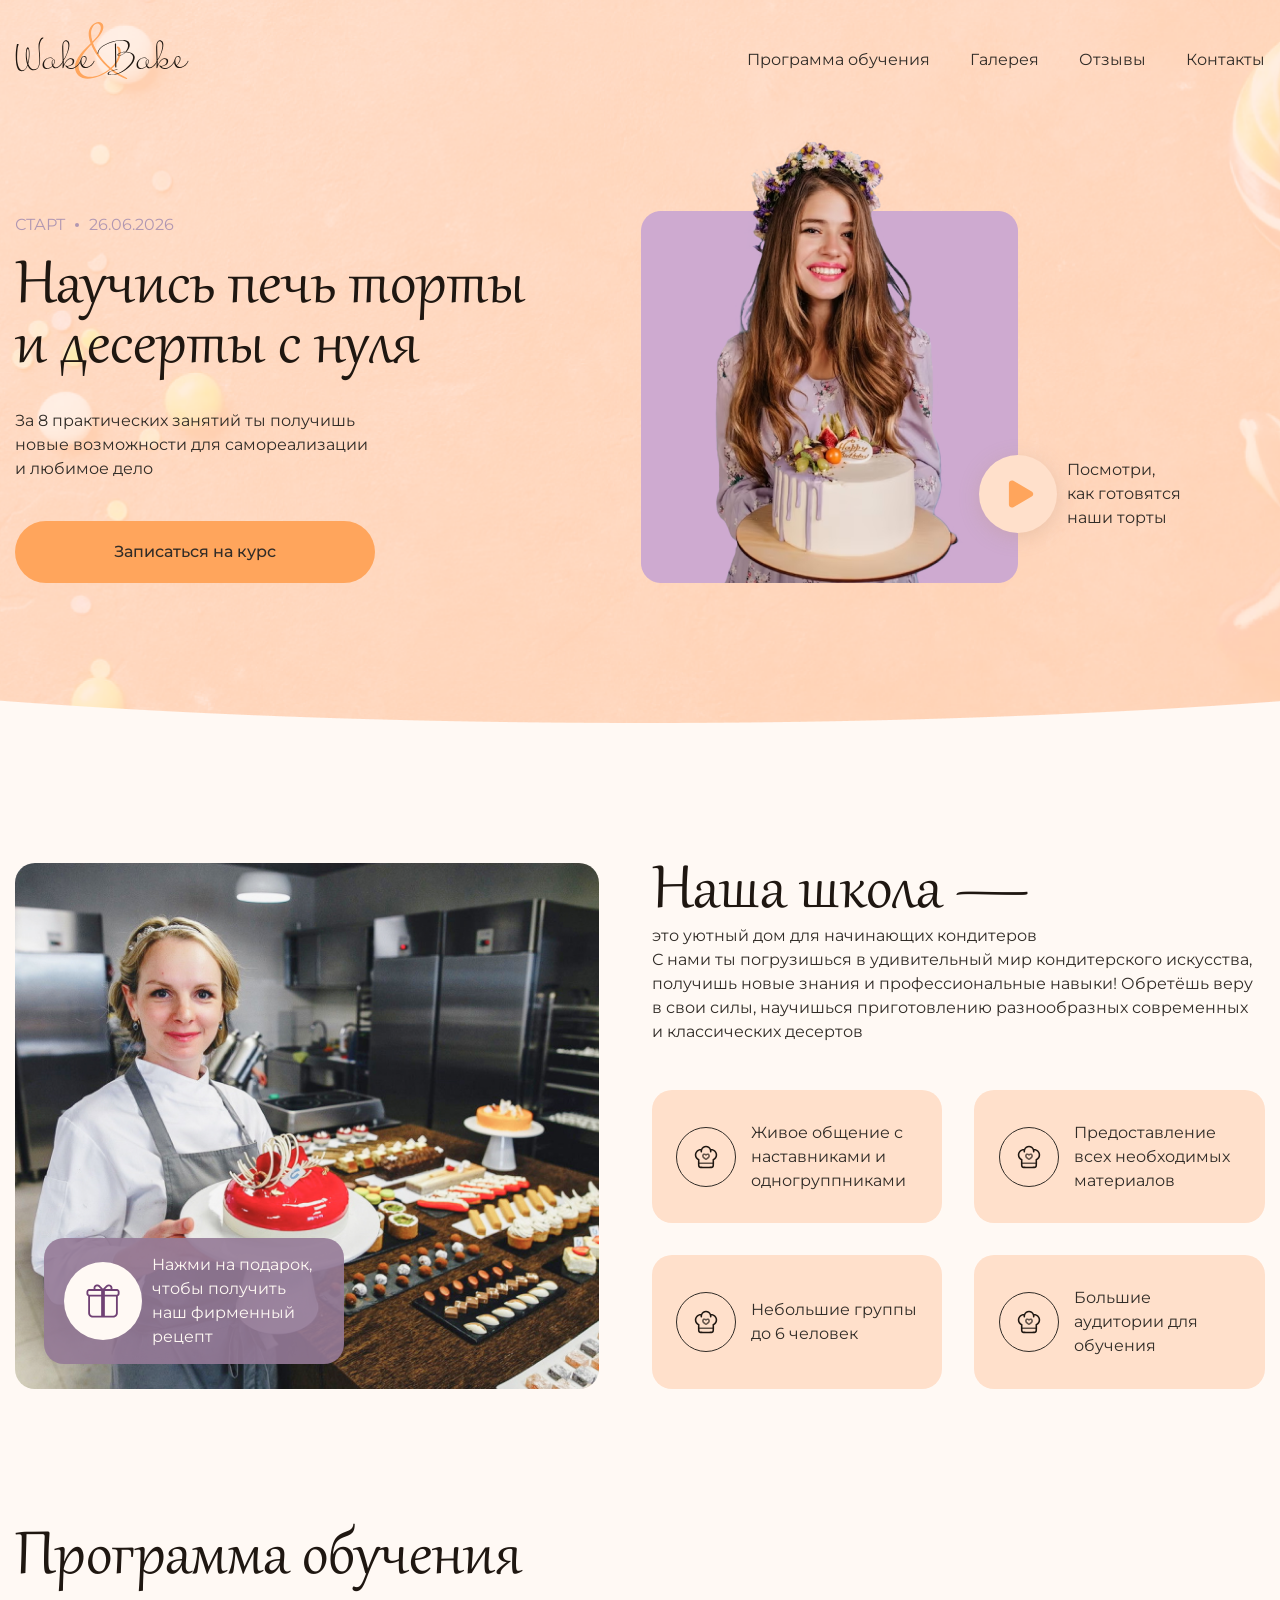
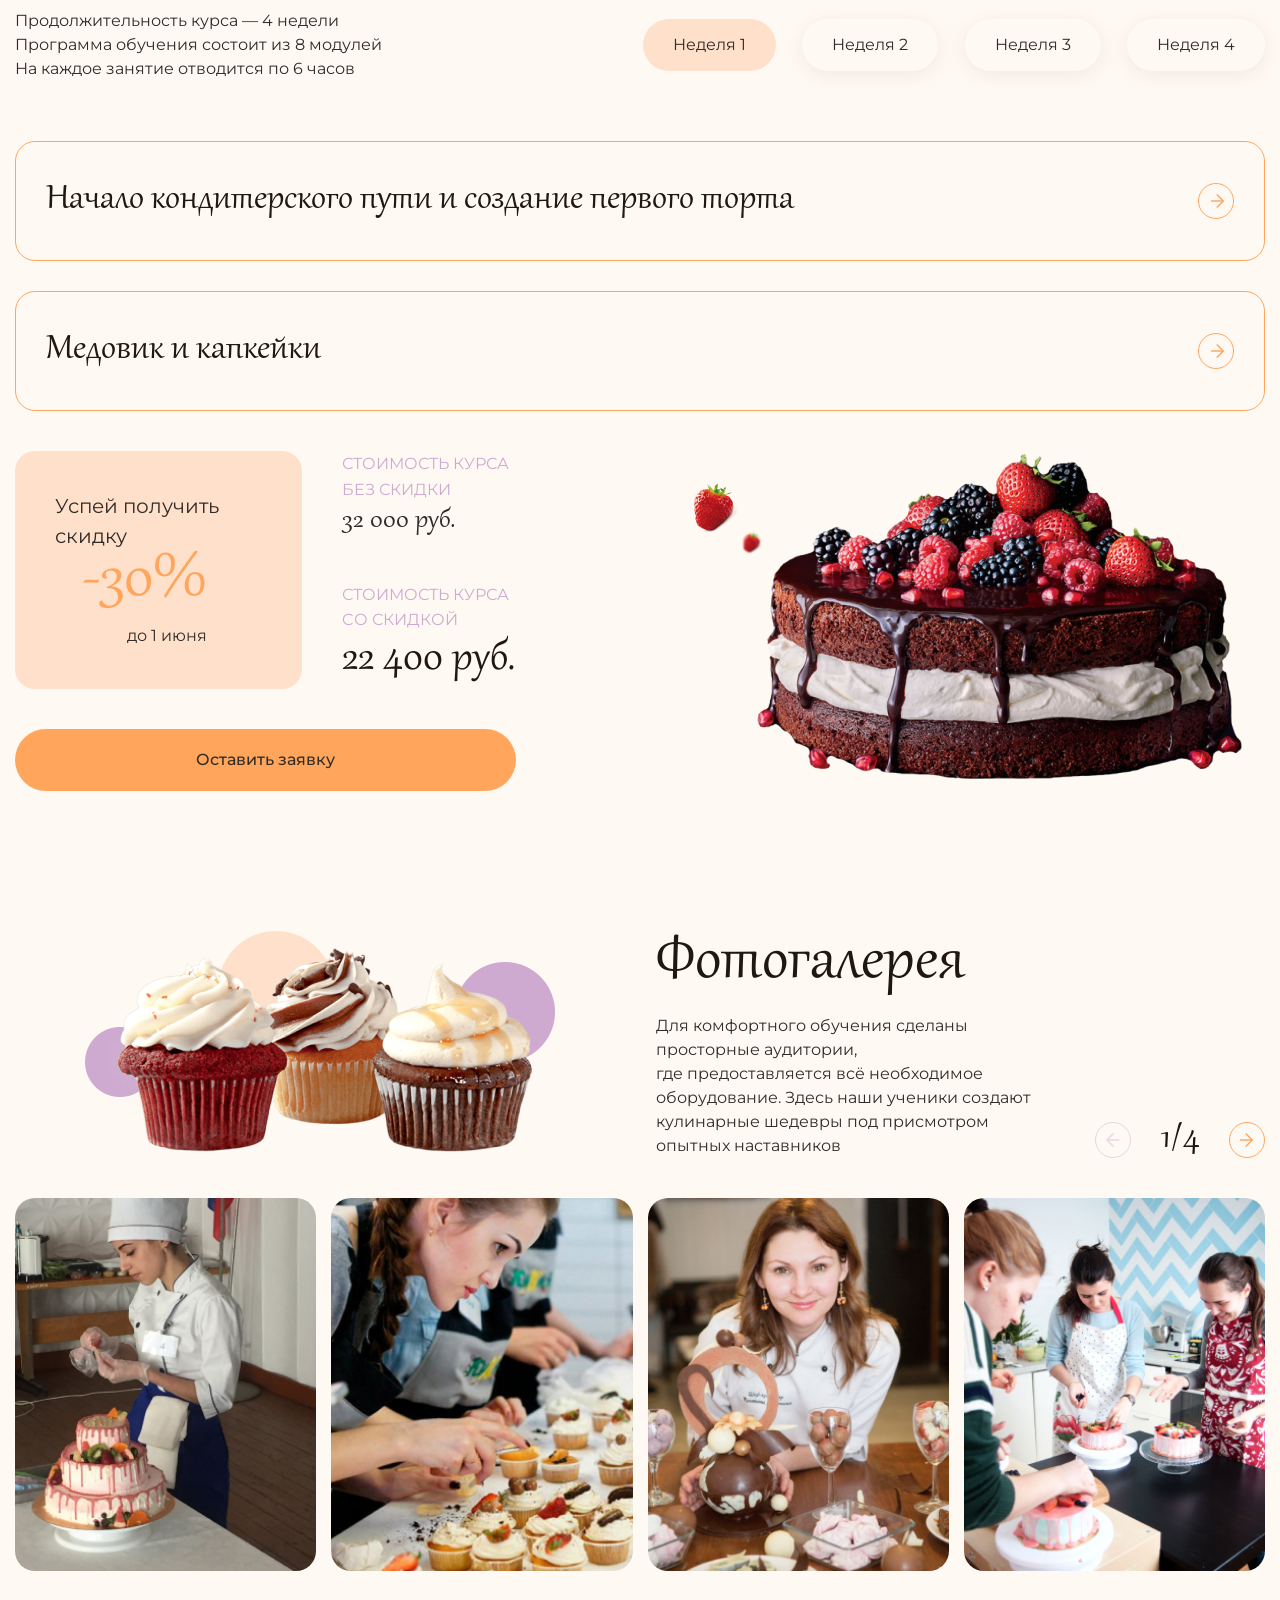
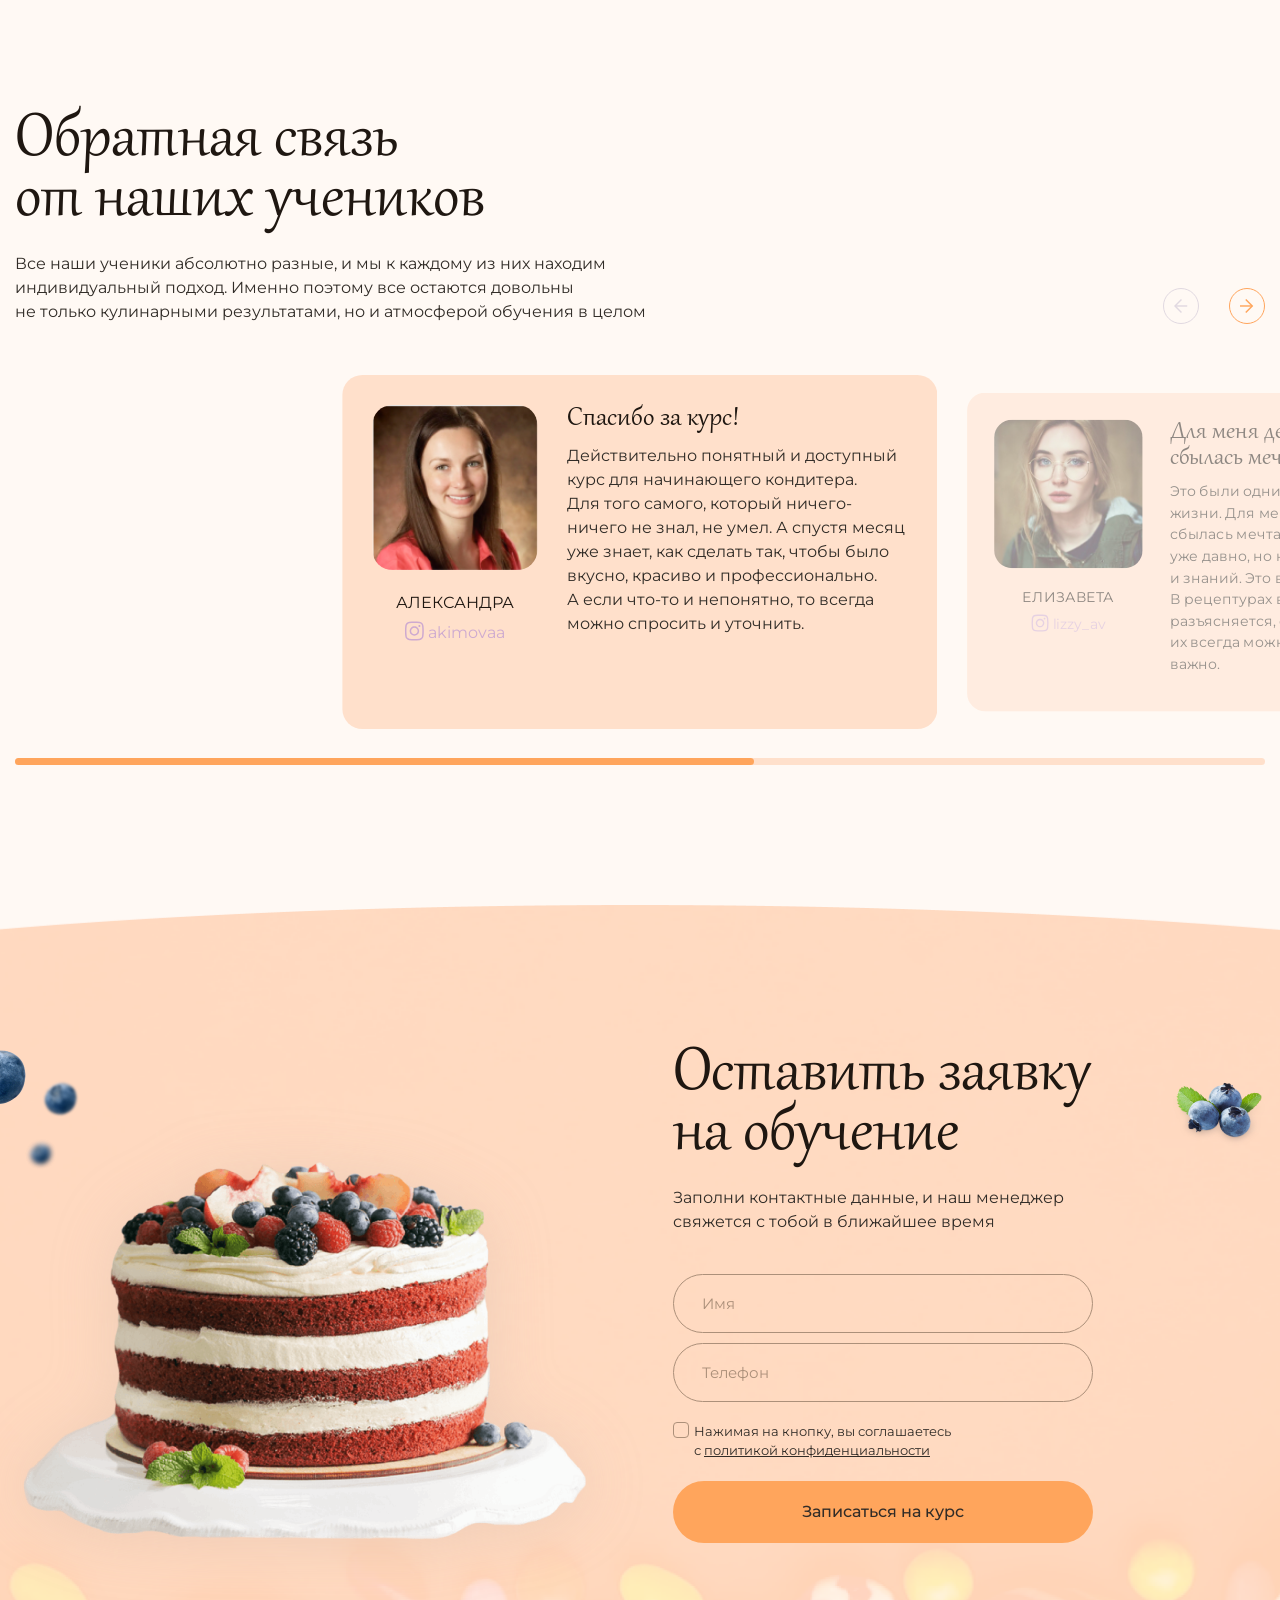
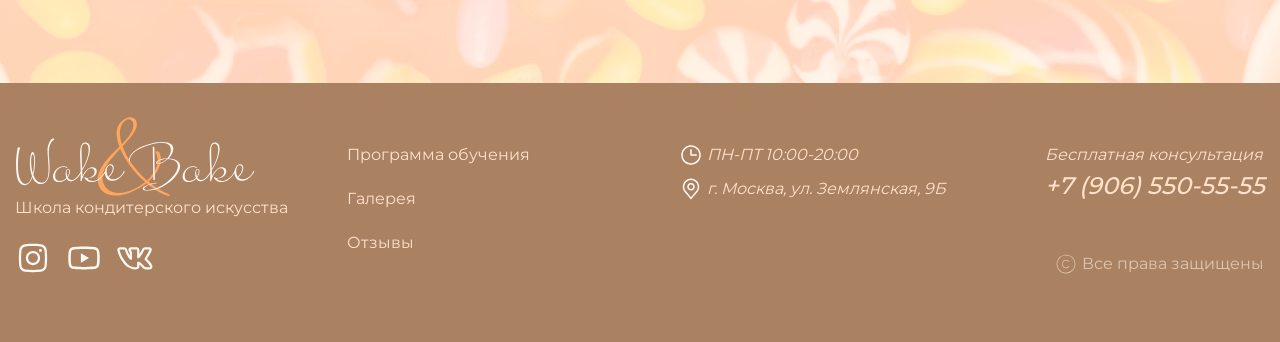
==== commit 01d019ae: "add year" ====
--- a/index.html
+++ b/index.html
@@ -5,8 +5,8 @@
   <meta charset="UTF-8">
   <meta name="viewport" content="width=device-width, initial-scale=1.0">
   <title>Wake & Bake</title>
-  <link rel="stylesheet" href="css/swiper-bundle.min.css">
-  <link rel="stylesheet" href="css/style.css">
+  <link rel="stylesheet" href="./css/swiper-bundle.min.css">
+  <link rel="stylesheet" href="./css/style.css">
 </head>
 
 <body class="body">
@@ -54,7 +54,7 @@
             <div class="hero__content">
               <div class="hero__info">
                 <span>Старт</span>
-                <span>26.06.2023</span>
+                <span>26.06.2026</span>
               </div>
               <h1 class="hero__title title">Научись печь торты и десерты с нуля
               </h1>
@@ -1057,4 +1057,4 @@
   <script src="js/main.js"></script>
 </body>
 
-</html>+</html>
--- a/css/style.css
+++ b/css/style.css
@@ -1,9 +1,7 @@
+@import "reset.css";
 @import "fonts.css";
-@import "reset.css";
 @import "global.css";
-
 @import "header.css";
-
 @import "footer.css";
 
 
@@ -1258,4 +1256,4 @@
   .testimonials__slide {
     padding: 30px 10px 30px;
   }
-}+}
